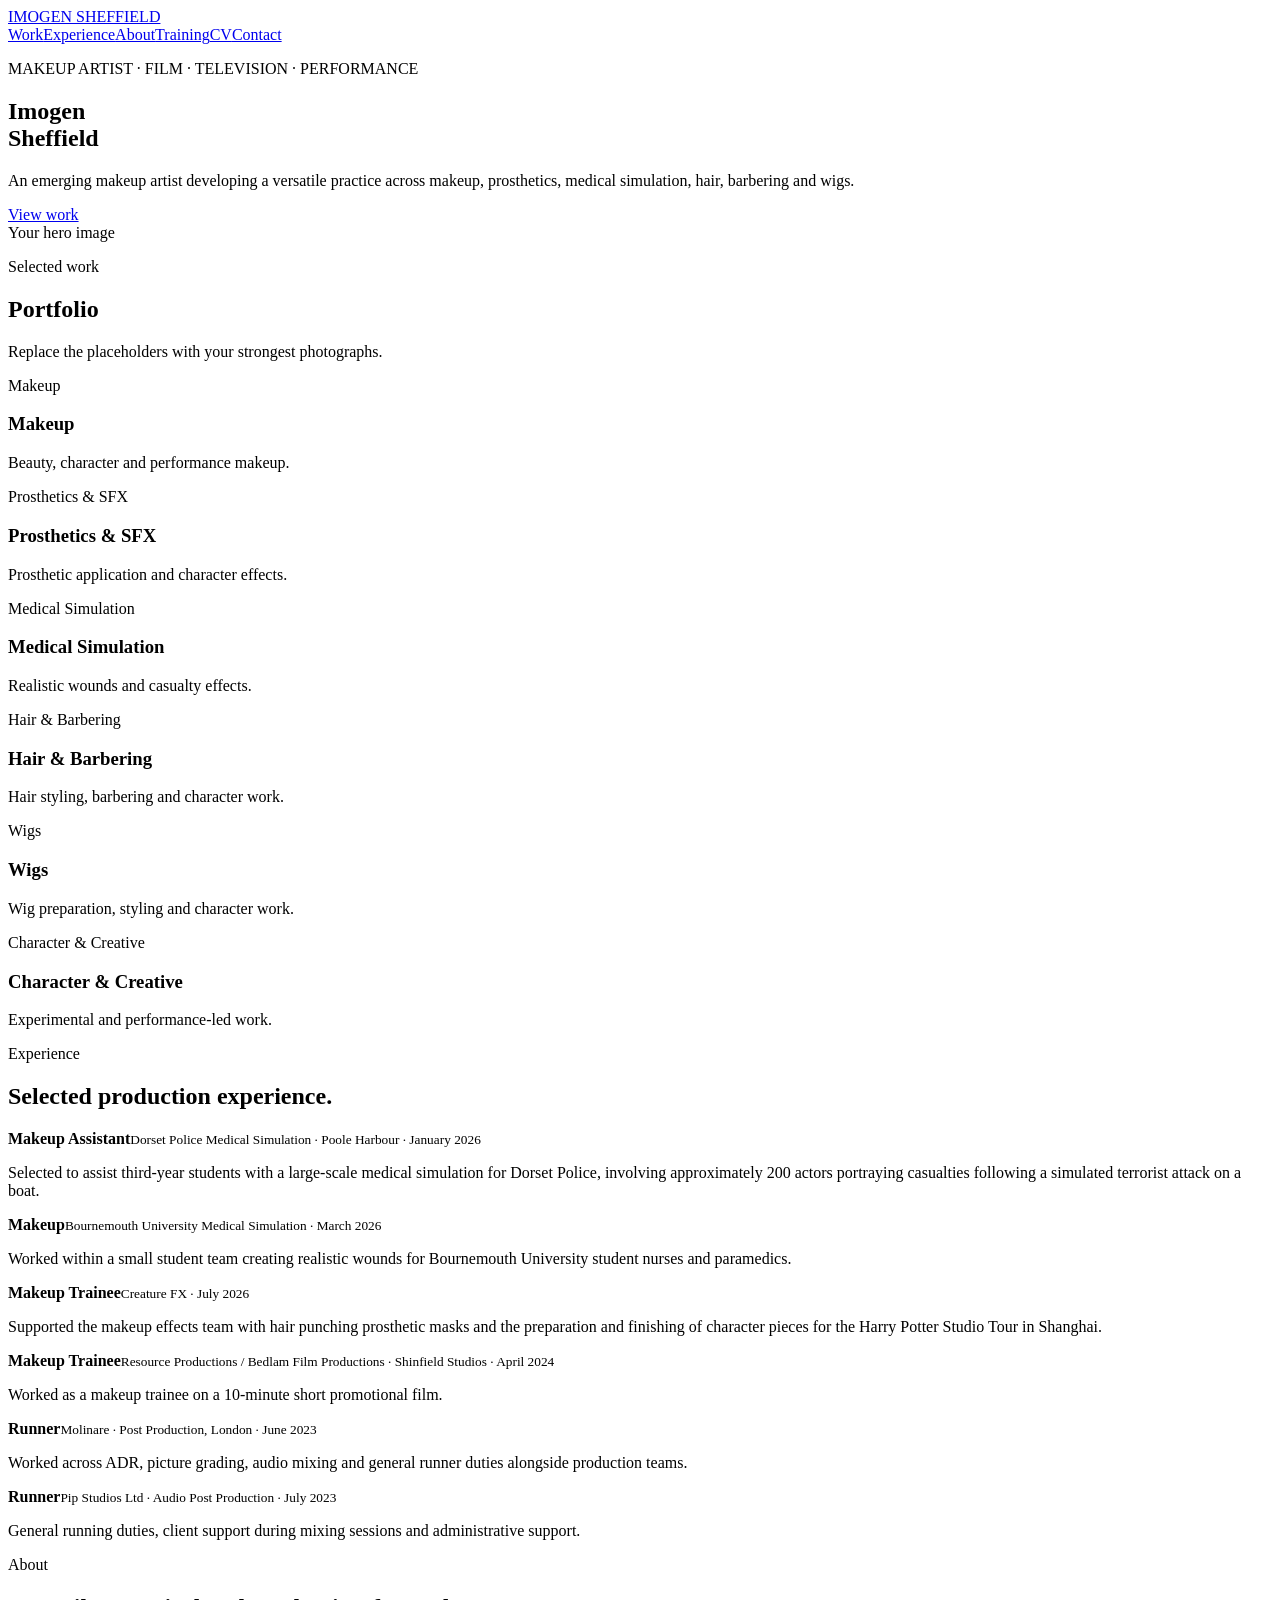
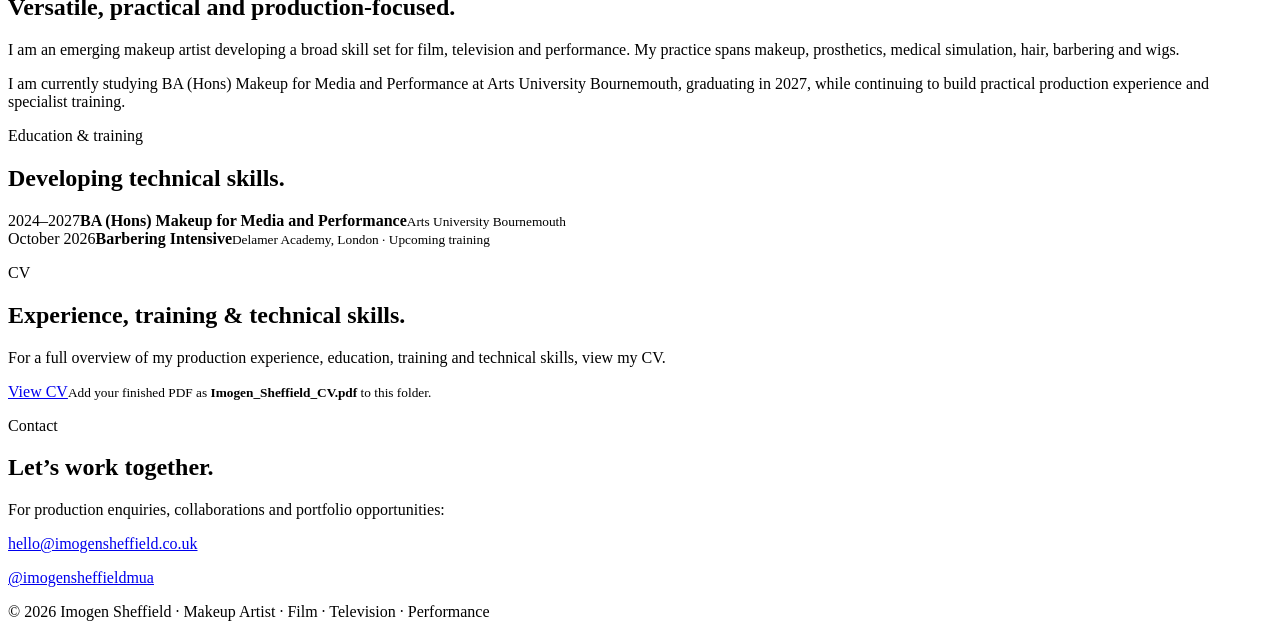
==== index.html @ 1db5716b "Rename home.html to index.html" ====
<!doctype html><html lang="en"><head><meta charset="utf-8"><meta name="viewport" content="width=device-width,initial-scale=1"><title>Imogen Sheffield | Makeup Artist</title><link rel="stylesheet" href="style.css"></head><body>
<header><a class="logo" href="#top">IMOGEN SHEFFIELD</a><nav><a href="#work">Work</a><a href="#experience">Experience</a><a href="#about">About</a><a href="#training">Training</a><a href="#cv">CV</a><a href="#contact">Contact</a></nav></header>
<main id="top">
<section class="hero"><div><p class="eyebrow">MAKEUP ARTIST · FILM · TELEVISION · PERFORMANCE</p><h1>Imogen<br>Sheffield</h1><p class="intro">An emerging makeup artist developing a versatile practice across makeup, prosthetics, medical simulation, hair, barbering and wigs.</p><a class="button" href="#work">View work</a></div><div class="placeholder heroimg">Your hero image</div></section>
<section id="work" class="section"><p class="eyebrow">Selected work</p><h2>Portfolio</h2><p>Replace the placeholders with your strongest photographs.</p><div class="grid">
<article><div class="placeholder">Makeup</div><h3>Makeup</h3><p>Beauty, character and performance makeup.</p></article>
<article><div class="placeholder">Prosthetics &amp; SFX</div><h3>Prosthetics &amp; SFX</h3><p>Prosthetic application and character effects.</p></article>
<article><div class="placeholder">Medical Simulation</div><h3>Medical Simulation</h3><p>Realistic wounds and casualty effects.</p></article>
<article><div class="placeholder">Hair &amp; Barbering</div><h3>Hair &amp; Barbering</h3><p>Hair styling, barbering and character work.</p></article>
<article><div class="placeholder">Wigs</div><h3>Wigs</h3><p>Wig preparation, styling and character work.</p></article>
<article><div class="placeholder">Character &amp; Creative</div><h3>Character &amp; Creative</h3><p>Experimental and performance-led work.</p></article></div></section>
<section id="experience" class="section alt"><p class="eyebrow">Experience</p><h2>Selected production experience.</h2><div class="experience">
<div><b>Makeup Assistant</b><small>Dorset Police Medical Simulation · Poole Harbour · January 2026</small><p>Selected to assist third-year students with a large-scale medical simulation for Dorset Police, involving approximately 200 actors portraying casualties following a simulated terrorist attack on a boat.</p></div>
<div><b>Makeup</b><small>Bournemouth University Medical Simulation · March 2026</small><p>Worked within a small student team creating realistic wounds for Bournemouth University student nurses and paramedics.</p></div>
<div><b>Makeup Trainee</b><small>Creature FX · July 2026</small><p>Supported the makeup effects team with hair punching prosthetic masks and the preparation and finishing of character pieces for the Harry Potter Studio Tour in Shanghai.</p></div>
<div><b>Makeup Trainee</b><small>Resource Productions / Bedlam Film Productions · Shinfield Studios · April 2024</small><p>Worked as a makeup trainee on a 10-minute short promotional film.</p></div>
<div><b>Runner</b><small>Molinare · Post Production, London · June 2023</small><p>Worked across ADR, picture grading, audio mixing and general runner duties alongside production teams.</p></div>
<div><b>Runner</b><small>Pip Studios Ltd · Audio Post Production · July 2023</small><p>General running duties, client support during mixing sessions and administrative support.</p></div></div></section>
<section id="about" class="section two"><div><p class="eyebrow">About</p><h2>Versatile, practical and production-focused.</h2></div><div><p>I am an emerging makeup artist developing a broad skill set for film, television and performance. My practice spans makeup, prosthetics, medical simulation, hair, barbering and wigs.</p><p>I am currently studying BA (Hons) Makeup for Media and Performance at Arts University Bournemouth, graduating in 2027, while continuing to build practical production experience and specialist training.</p></div></section>
<section id="training" class="section alt"><p class="eyebrow">Education &amp; training</p><h2>Developing technical skills.</h2><div class="training"><div><span>2024–2027</span><b>BA (Hons) Makeup for Media and Performance</b><small>Arts University Bournemouth</small></div><div><span>October 2026</span><b>Barbering Intensive</b><small>Delamer Academy, London · Upcoming training</small></div></div></section>
<section id="cv" class="cv"><p class="eyebrow">CV</p><h2>Experience, training &amp; technical skills.</h2><p>For a full overview of my production experience, education, training and technical skills, view my CV.</p><a class="button light" href="Imogen_Sheffield_CV.pdf" target="_blank">View CV</a><small>Add your finished PDF as <b>Imogen_Sheffield_CV.pdf</b> to this folder.</small></section>
<section id="contact" class="section two"><div><p class="eyebrow">Contact</p><h2>Let’s work together.</h2></div><div><p>For production enquiries, collaborations and portfolio opportunities:</p><p><a href="mailto:hello@imogensheffield.co.uk">hello@imogensheffield.co.uk</a></p><p><a href="https://www.instagram.com/imogensheffieldmua/" target="_blank">@imogensheffieldmua</a></p></div></section>
</main><footer>© 2026 Imogen Sheffield · Makeup Artist · Film · Television · Performance</footer></body></html>
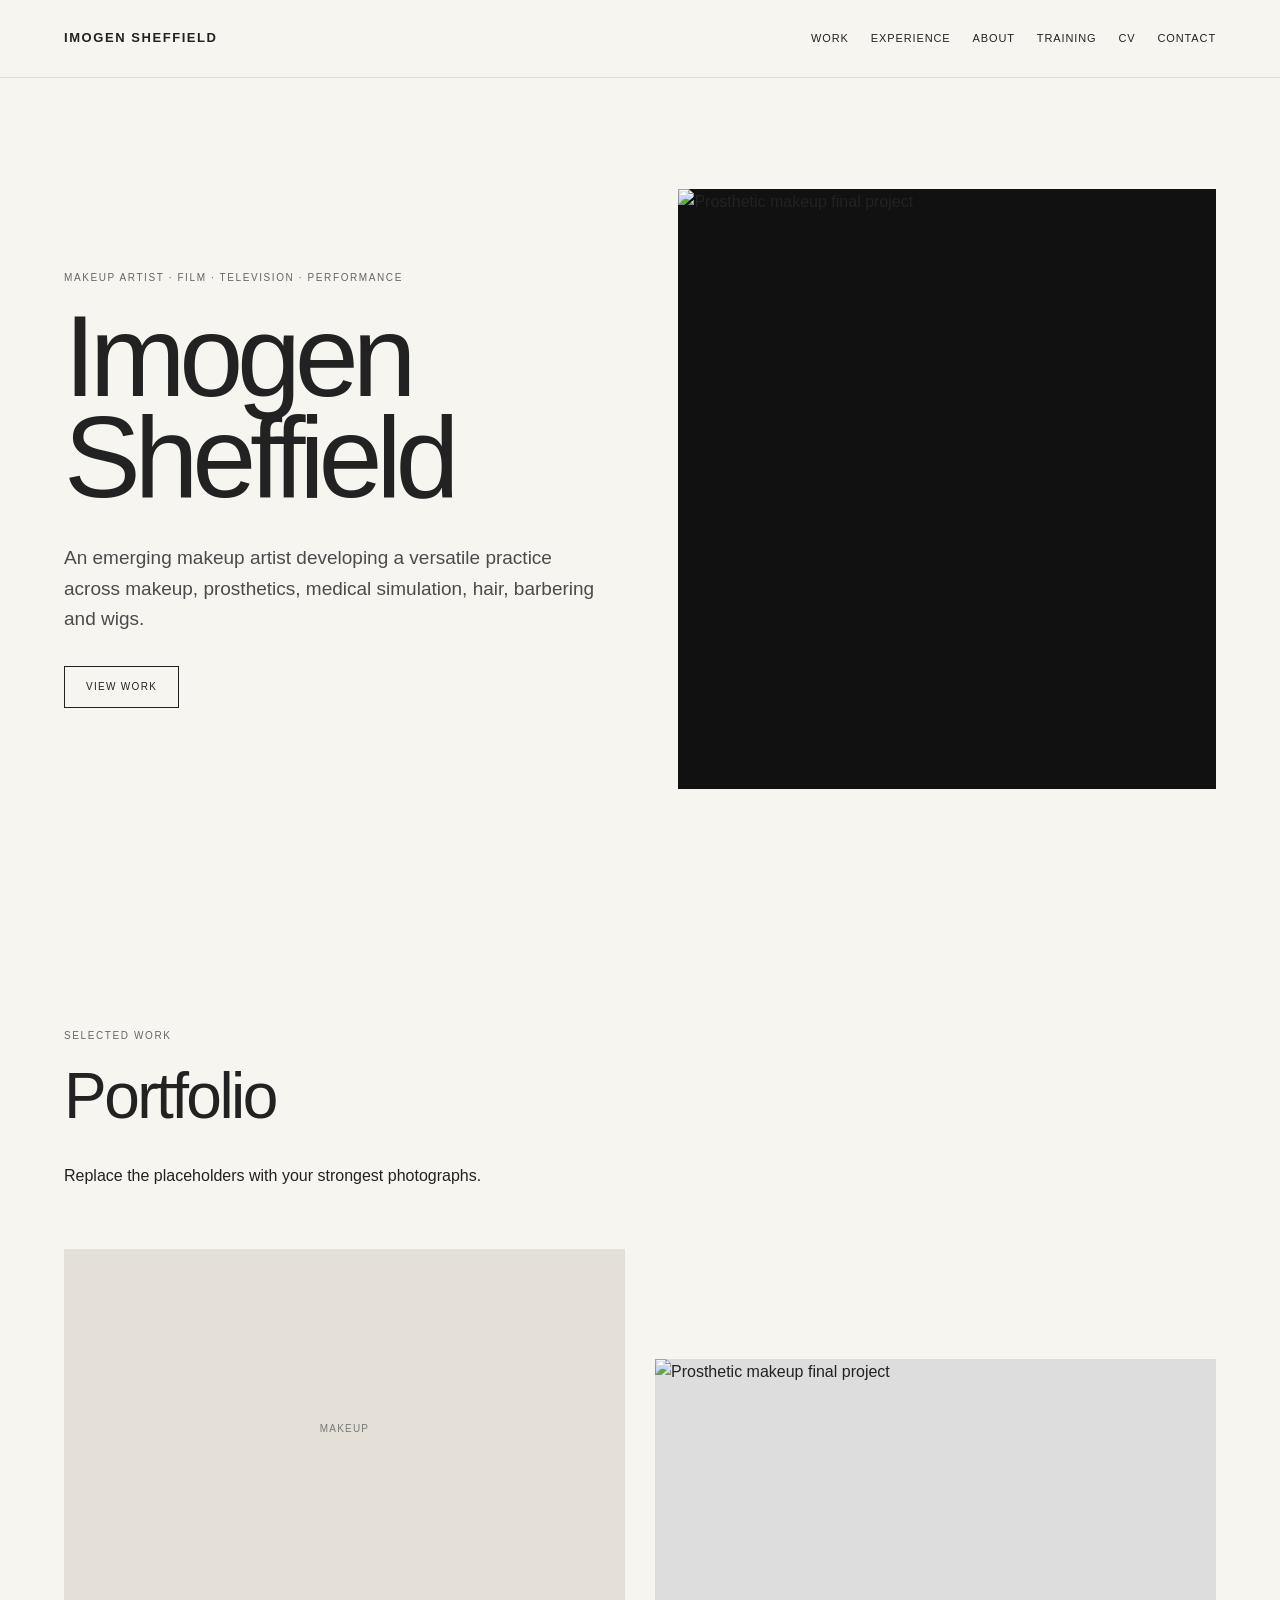
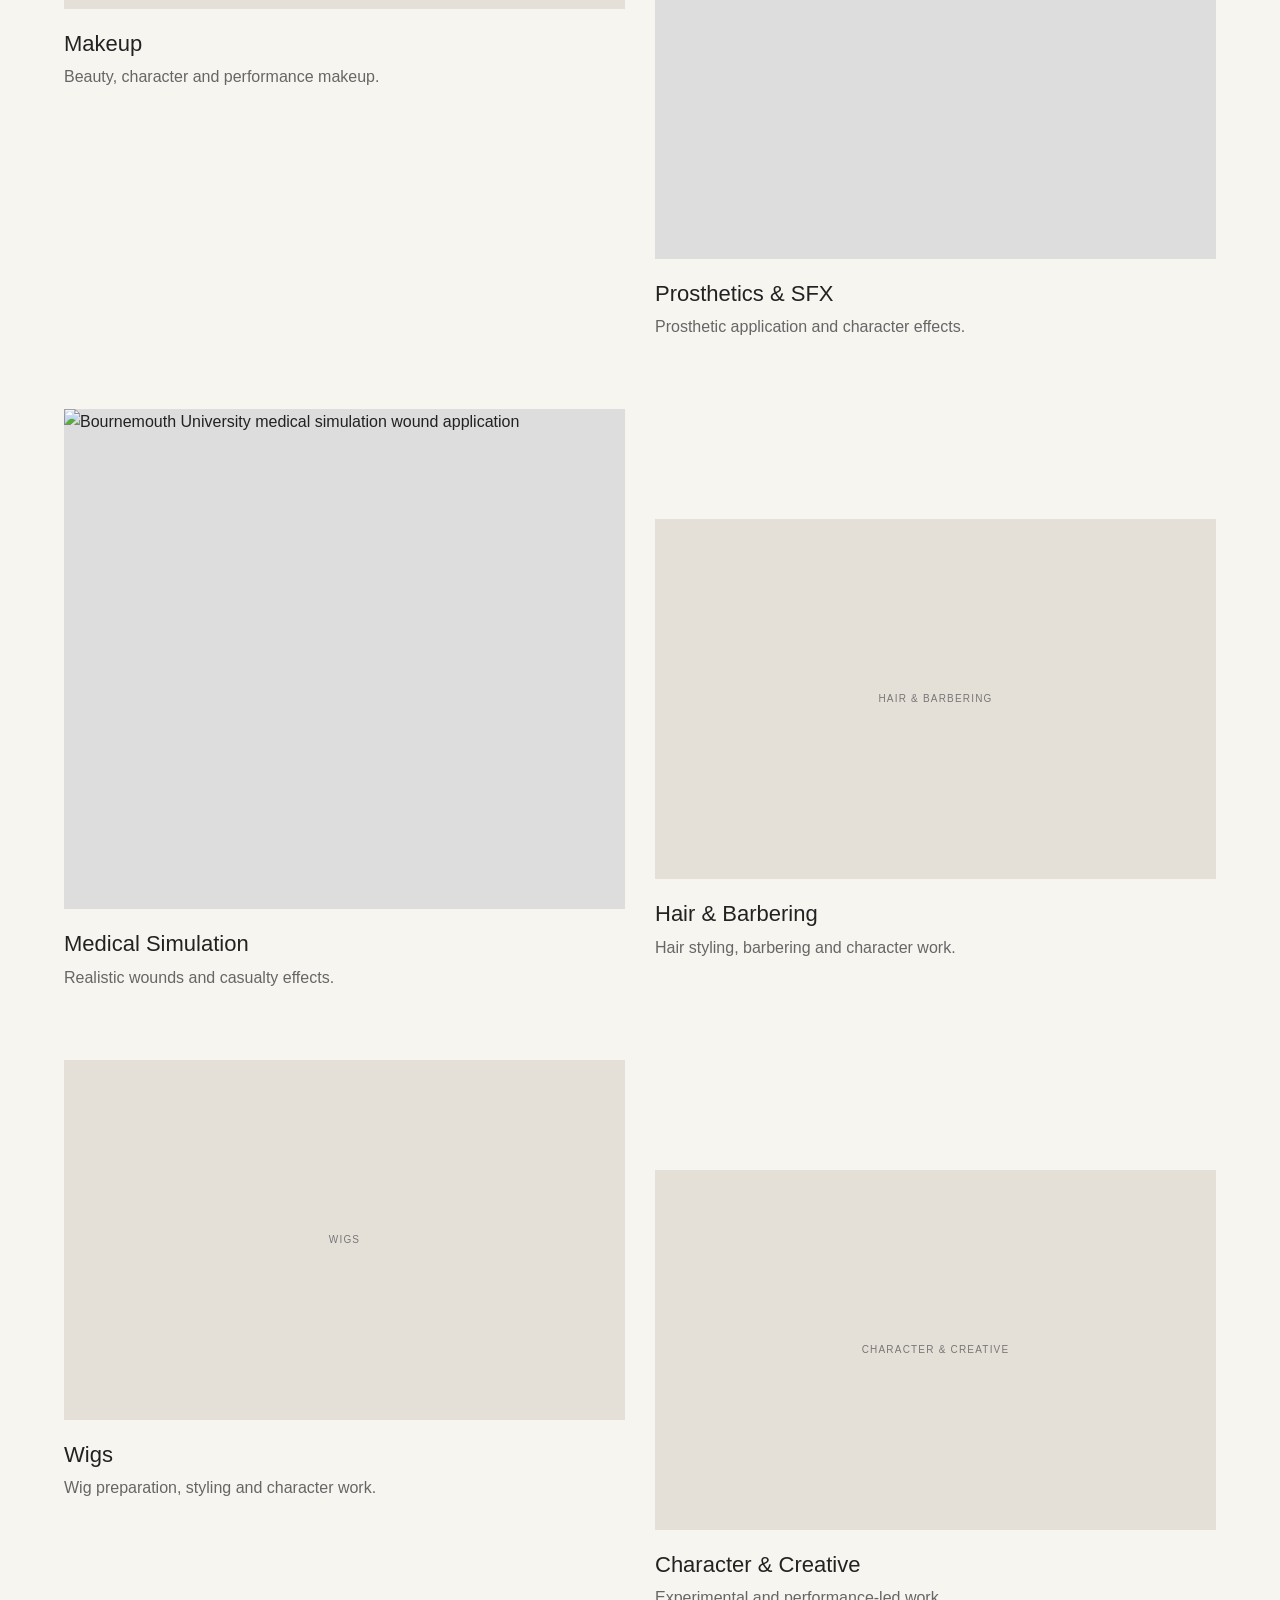
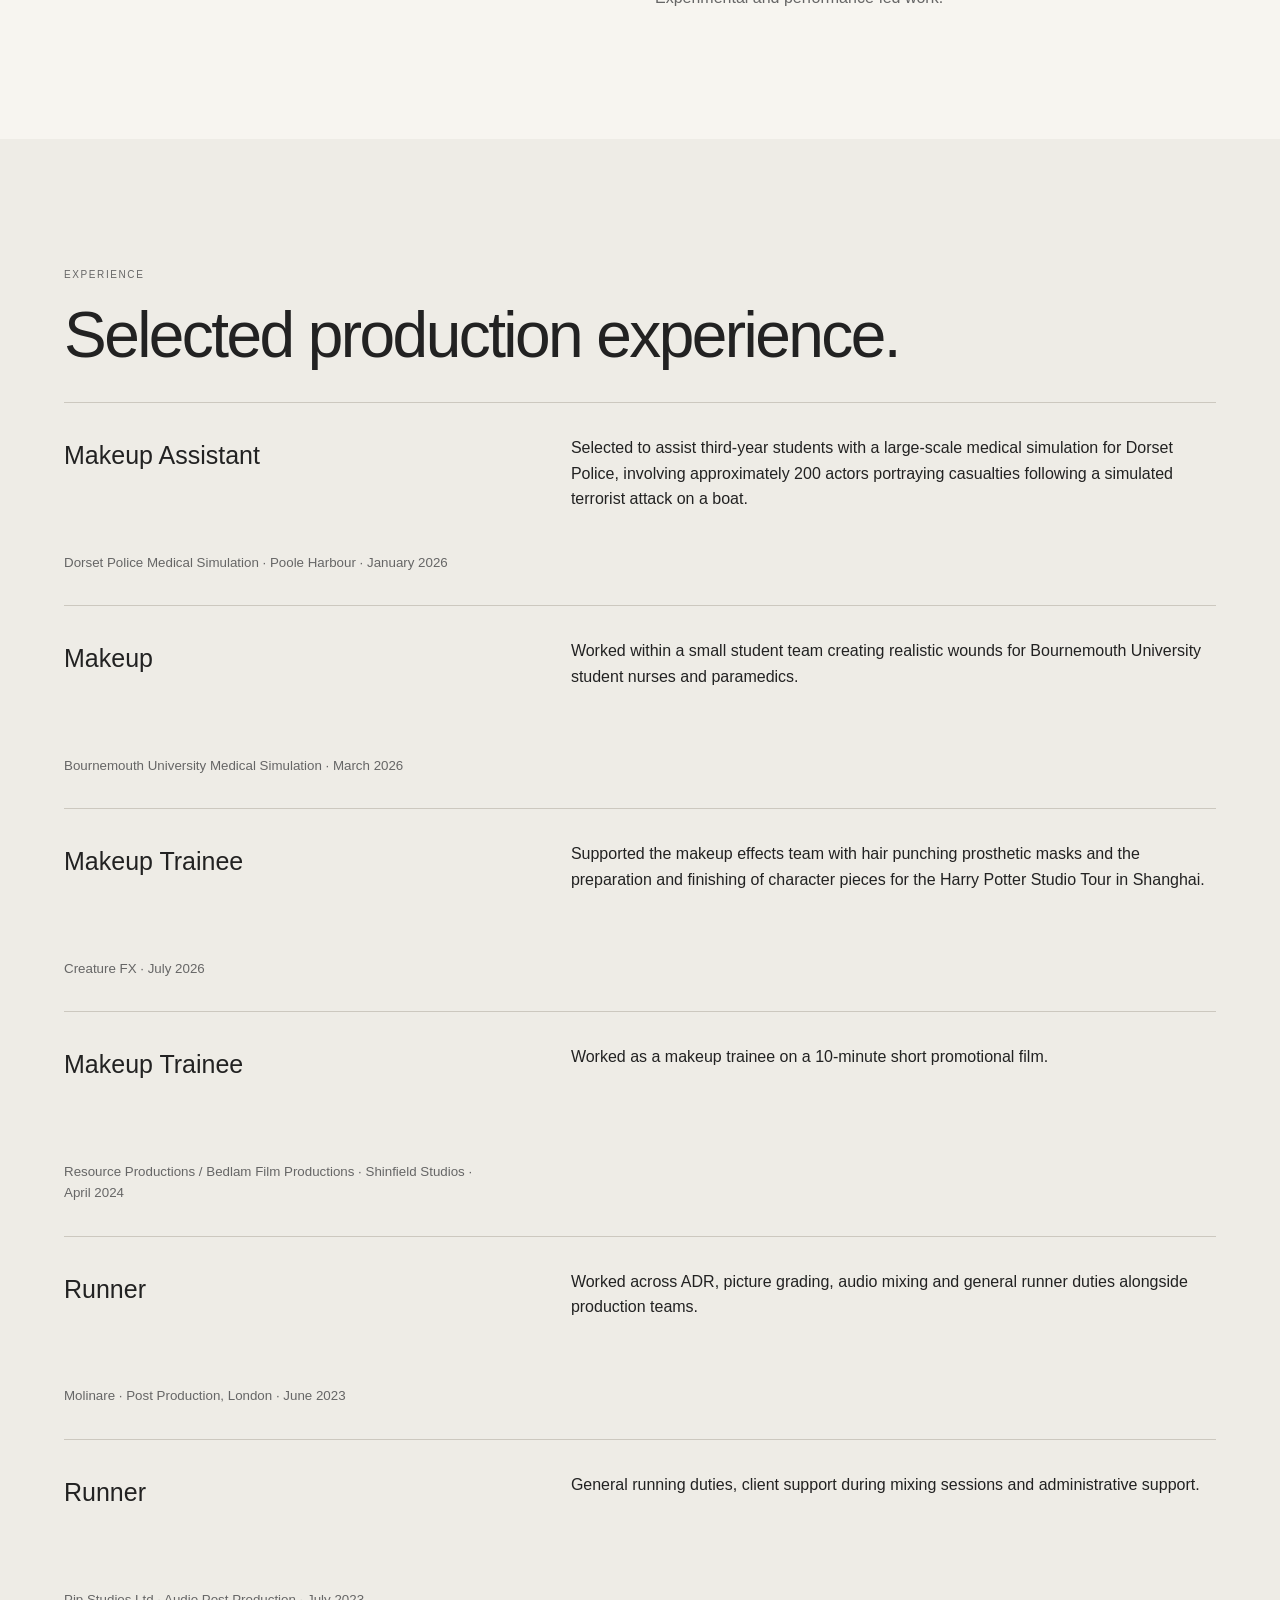
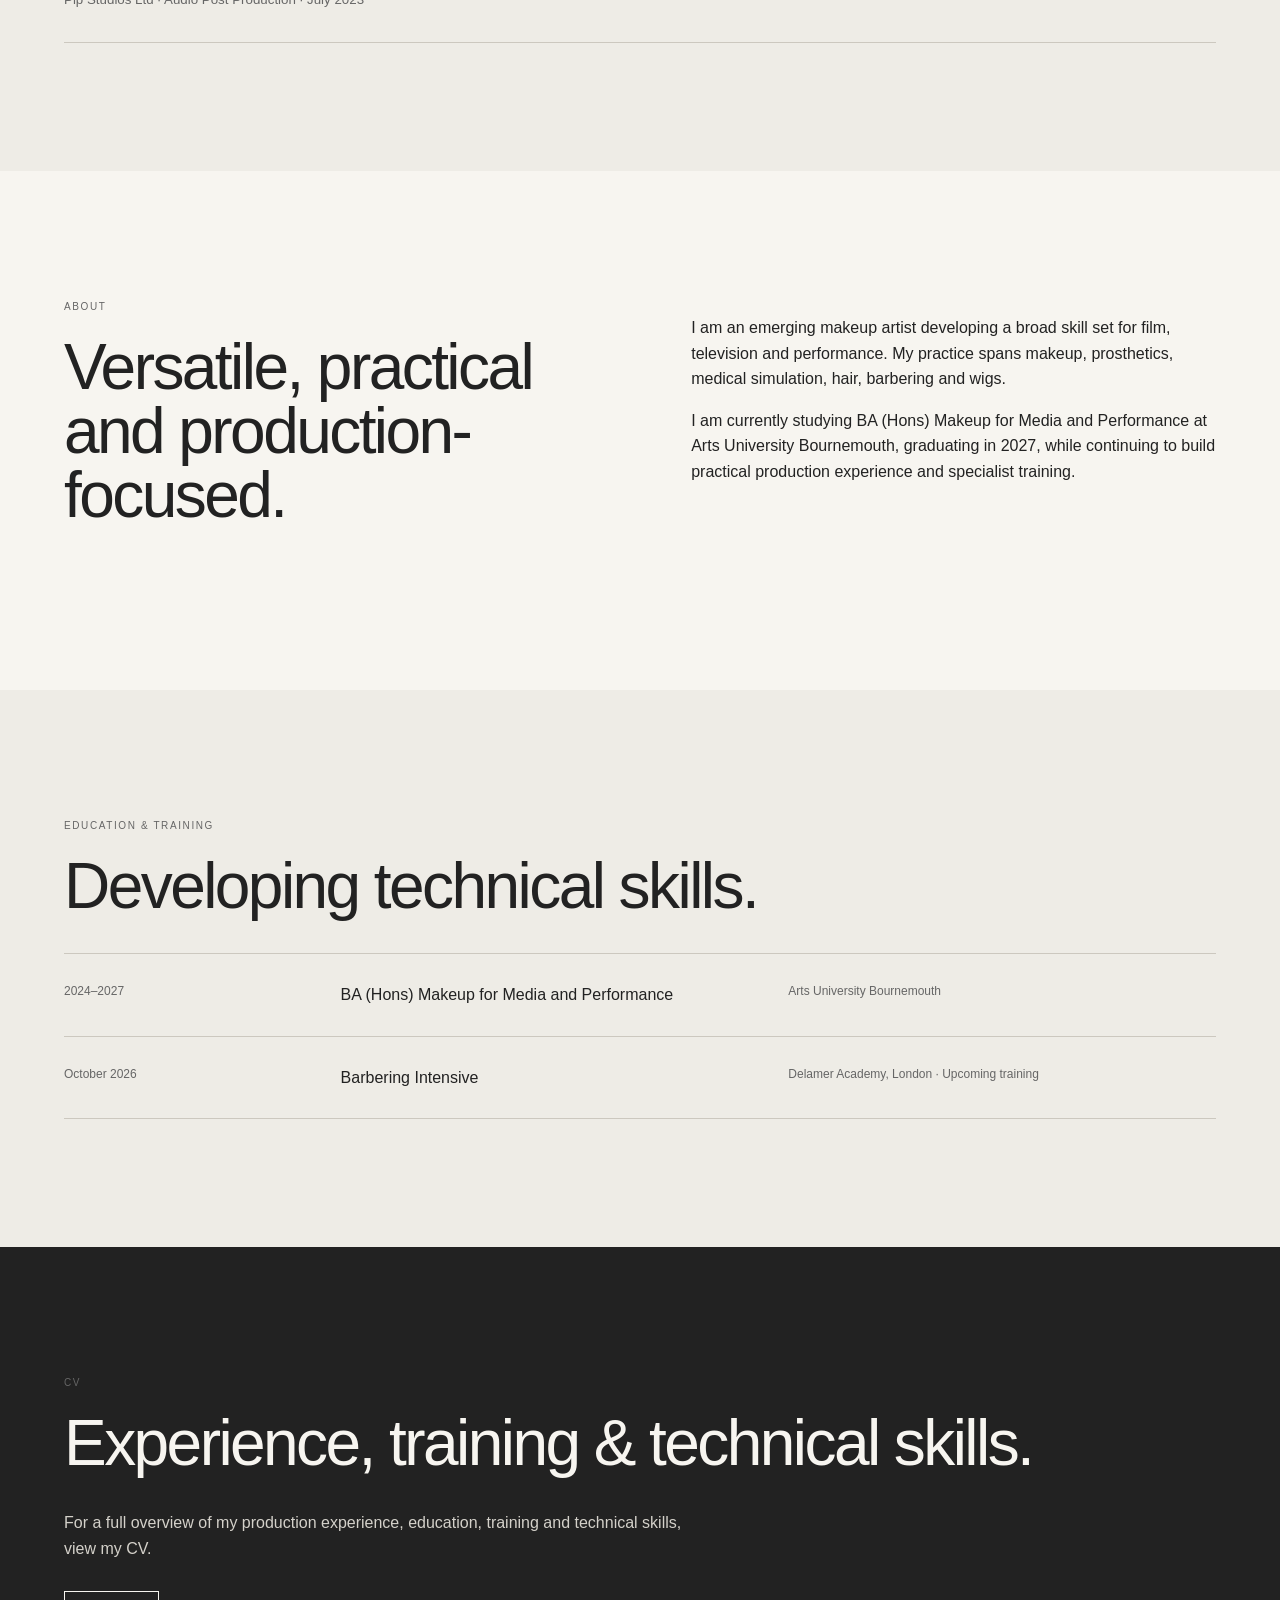
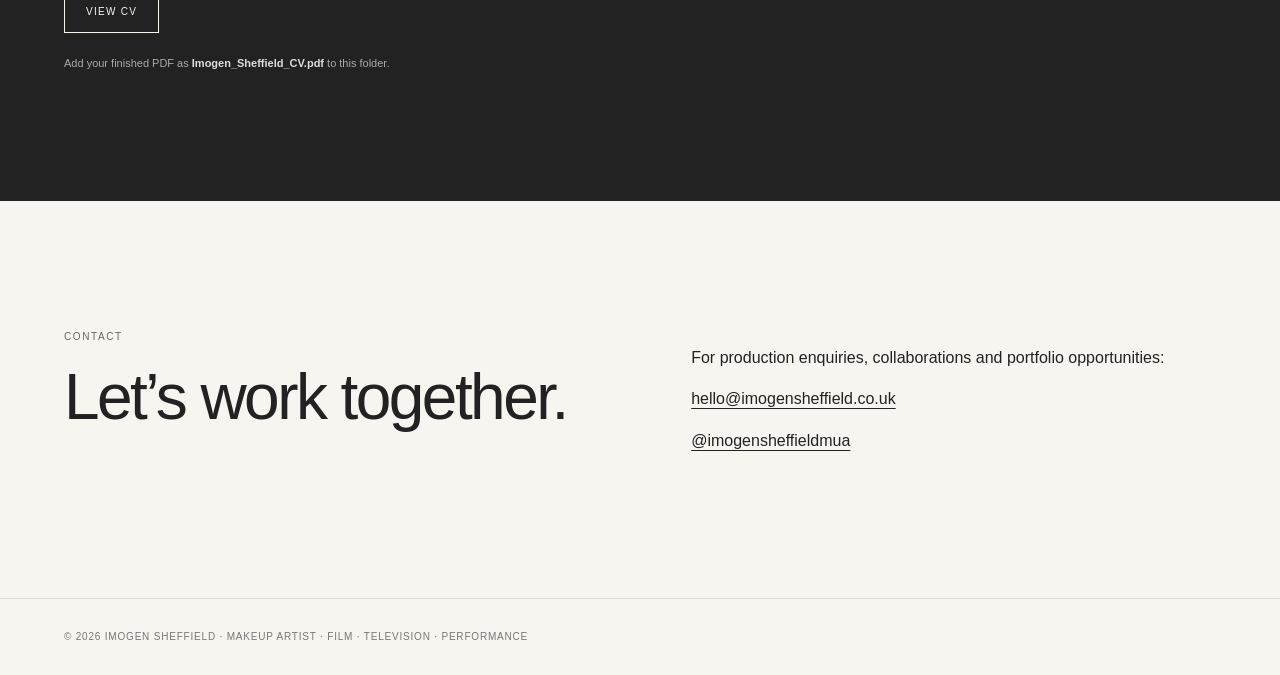
==== commit e56affed: "Updated" ====
--- a/index.html
+++ b/index.html
@@ -1,11 +1,11 @@
 <!doctype html><html lang="en"><head><meta charset="utf-8"><meta name="viewport" content="width=device-width,initial-scale=1"><title>Imogen Sheffield | Makeup Artist</title><link rel="stylesheet" href="style.css"></head><body>
 <header><a class="logo" href="#top">IMOGEN SHEFFIELD</a><nav><a href="#work">Work</a><a href="#experience">Experience</a><a href="#about">About</a><a href="#training">Training</a><a href="#cv">CV</a><a href="#contact">Contact</a></nav></header>
 <main id="top">
-<section class="hero"><div><p class="eyebrow">MAKEUP ARTIST · FILM · TELEVISION · PERFORMANCE</p><h1>Imogen<br>Sheffield</h1><p class="intro">An emerging makeup artist developing a versatile practice across makeup, prosthetics, medical simulation, hair, barbering and wigs.</p><a class="button" href="#work">View work</a></div><div class="placeholder heroimg">Your hero image</div></section>
+<section class="hero"><div><p class="eyebrow">MAKEUP ARTIST · FILM · TELEVISION · PERFORMANCE</p><h1>Imogen<br>Sheffield</h1><p class="intro">An emerging makeup artist developing a versatile practice across makeup, prosthetics, medical simulation, hair, barbering and wigs.</p><a class="button" href="#work">View work</a></div><div class="hero-photo"><img src="images/prosthetics-final-project.jpg" alt="Prosthetic makeup final project"></div></section>
 <section id="work" class="section"><p class="eyebrow">Selected work</p><h2>Portfolio</h2><p>Replace the placeholders with your strongest photographs.</p><div class="grid">
 <article><div class="placeholder">Makeup</div><h3>Makeup</h3><p>Beauty, character and performance makeup.</p></article>
-<article><div class="placeholder">Prosthetics &amp; SFX</div><h3>Prosthetics &amp; SFX</h3><p>Prosthetic application and character effects.</p></article>
-<article><div class="placeholder">Medical Simulation</div><h3>Medical Simulation</h3><p>Realistic wounds and casualty effects.</p></article>
+<article><div class="image-wrap"><img src="images/prosthetics-final-project.jpg" alt="Prosthetic makeup final project"></div><h3>Prosthetics &amp; SFX</h3><p>Prosthetic application and character effects.</p></article>
+<article><div class="image-wrap"><img src="images/medical-simulation-bu.jpg" alt="Bournemouth University medical simulation wound application"></div><h3>Medical Simulation</h3><p>Realistic wounds and casualty effects.</p></article>
 <article><div class="placeholder">Hair &amp; Barbering</div><h3>Hair &amp; Barbering</h3><p>Hair styling, barbering and character work.</p></article>
 <article><div class="placeholder">Wigs</div><h3>Wigs</h3><p>Wig preparation, styling and character work.</p></article>
 <article><div class="placeholder">Character &amp; Creative</div><h3>Character &amp; Creative</h3><p>Experimental and performance-led work.</p></article></div></section>
@@ -20,4 +20,4 @@
 <section id="training" class="section alt"><p class="eyebrow">Education &amp; training</p><h2>Developing technical skills.</h2><div class="training"><div><span>2024–2027</span><b>BA (Hons) Makeup for Media and Performance</b><small>Arts University Bournemouth</small></div><div><span>October 2026</span><b>Barbering Intensive</b><small>Delamer Academy, London · Upcoming training</small></div></div></section>
 <section id="cv" class="cv"><p class="eyebrow">CV</p><h2>Experience, training &amp; technical skills.</h2><p>For a full overview of my production experience, education, training and technical skills, view my CV.</p><a class="button light" href="Imogen_Sheffield_CV.pdf" target="_blank">View CV</a><small>Add your finished PDF as <b>Imogen_Sheffield_CV.pdf</b> to this folder.</small></section>
 <section id="contact" class="section two"><div><p class="eyebrow">Contact</p><h2>Let’s work together.</h2></div><div><p>For production enquiries, collaborations and portfolio opportunities:</p><p><a href="mailto:hello@imogensheffield.co.uk">hello@imogensheffield.co.uk</a></p><p><a href="https://www.instagram.com/imogensheffieldmua/" target="_blank">@imogensheffieldmua</a></p></div></section>
-</main><footer>© 2026 Imogen Sheffield · Makeup Artist · Film · Television · Performance</footer></body></html>
+</main><footer>© 2026 Imogen Sheffield · Makeup Artist · Film · Television · Performance</footer></body></html>
--- a/style.css
+++ b/style.css
@@ -0,0 +1,2 @@
+*{box-sizing:border-box}html{scroll-behavior:smooth}body{margin:0;background:#f7f5f0;color:#222;font:16px/1.6 Arial,sans-serif}a{color:inherit;text-decoration:none}header{height:78px;padding:0 5vw;display:flex;align-items:center;justify-content:space-between;border-bottom:1px solid #dedbd4;position:sticky;top:0;background:#f7f5f0;z-index:5}.logo{font-size:13px;font-weight:bold;letter-spacing:.12em}nav{display:flex;gap:22px;font-size:11px;text-transform:uppercase;letter-spacing:.08em}.hero{min-height:calc(100vh - 78px);padding:8vw 5vw;display:grid;grid-template-columns:1fr 1fr;gap:6vw;align-items:center}.eyebrow{font-size:10px;letter-spacing:.16em;text-transform:uppercase;color:#666;margin:0 0 20px}h1{font-size:clamp(60px,9vw,135px);line-height:.88;letter-spacing:-.055em;font-weight:500;margin:0 0 35px}.intro{font-size:19px;max-width:560px;color:#4b4b4b;margin-bottom:32px}.button{display:inline-block;border:1px solid #222;padding:12px 21px;text-transform:uppercase;font-size:10px;letter-spacing:.13em}.button:hover{background:#222;color:#fff}.placeholder{background:#e4e0d7;min-height:360px;display:flex;align-items:center;justify-content:center;color:#777;font-size:10px;letter-spacing:.12em;text-transform:uppercase}.heroimg{min-height:600px}.section{padding:10vw 5vw}.alt{background:#eeece6}h2{font-size:clamp(40px,5vw,72px);line-height:1;letter-spacing:-.04em;font-weight:500;margin:0 0 35px}.grid{display:grid;grid-template-columns:repeat(2,1fr);gap:70px 30px;margin-top:60px}.grid article:nth-child(even){margin-top:110px}.grid h3{font-size:22px;font-weight:500;margin:17px 0 3px}.grid p{margin:0;color:#666}.experience{border-top:1px solid #ccc8bf}.experience>div{display:grid;grid-template-columns:1fr 1.5fr;gap:6vw;padding:32px 0;border-bottom:1px solid #ccc8bf}.experience b{font-size:25px;font-weight:500}.experience small{grid-column:1;color:#666}.experience p{grid-column:2;grid-row:1/3;margin:0}.two{display:grid;grid-template-columns:1fr 1fr;gap:8vw}.training{border-top:1px solid #ccc8bf}.training div{display:grid;grid-template-columns:.6fr 1fr 1fr;gap:20px;padding:28px 0;border-bottom:1px solid #ccc8bf}.training span,.training small{color:#666;font-size:12px}.training b{font-weight:500}.cv{padding:10vw 5vw;background:#222;color:#f7f5f0}.cv>p:not(.eyebrow){max-width:620px;color:#d4d1ca;margin-bottom:30px}.light{border-color:#f7f5f0;color:#f7f5f0}.cv small{display:block;color:#aaa;margin-top:22px;font-size:11px}.cv small b{color:#ddd}.two a{text-decoration:underline;text-underline-offset:4px}footer{padding:30px 5vw;border-top:1px solid #dedbd4;color:#777;font-size:10px;letter-spacing:.08em;text-transform:uppercase}@media(max-width:800px){header{height:auto;padding:20px 5vw;align-items:flex-start;gap:15px}nav{gap:10px;flex-wrap:wrap;justify-content:flex-end}.hero,.two{grid-template-columns:1fr}.hero{padding-top:15vw}.heroimg{min-height:420px}.grid{grid-template-columns:1fr}.grid article:nth-child(even){margin-top:0}.experience>div{grid-template-columns:1fr;gap:5px}.experience small,.experience p{grid-column:auto;grid-row:auto}.section{padding:18vw 5vw}.training div{grid-template-columns:1fr}}
+.hero-photo{min-height:600px;background:#111;overflow:hidden}.hero-photo img{width:100%;height:600px;object-fit:cover;object-position:center top;display:block}.image-wrap{height:500px;background:#ddd;overflow:hidden}.image-wrap img{width:100%;height:100%;object-fit:cover;display:block}.grid article:first-child .image-wrap img{object-position:center 30%}.grid article:nth-child(2) .image-wrap img{object-position:center 45%}@media(max-width:800px){.hero-photo,.hero-photo img{height:420px;min-height:420px}.image-wrap{height:420px}}
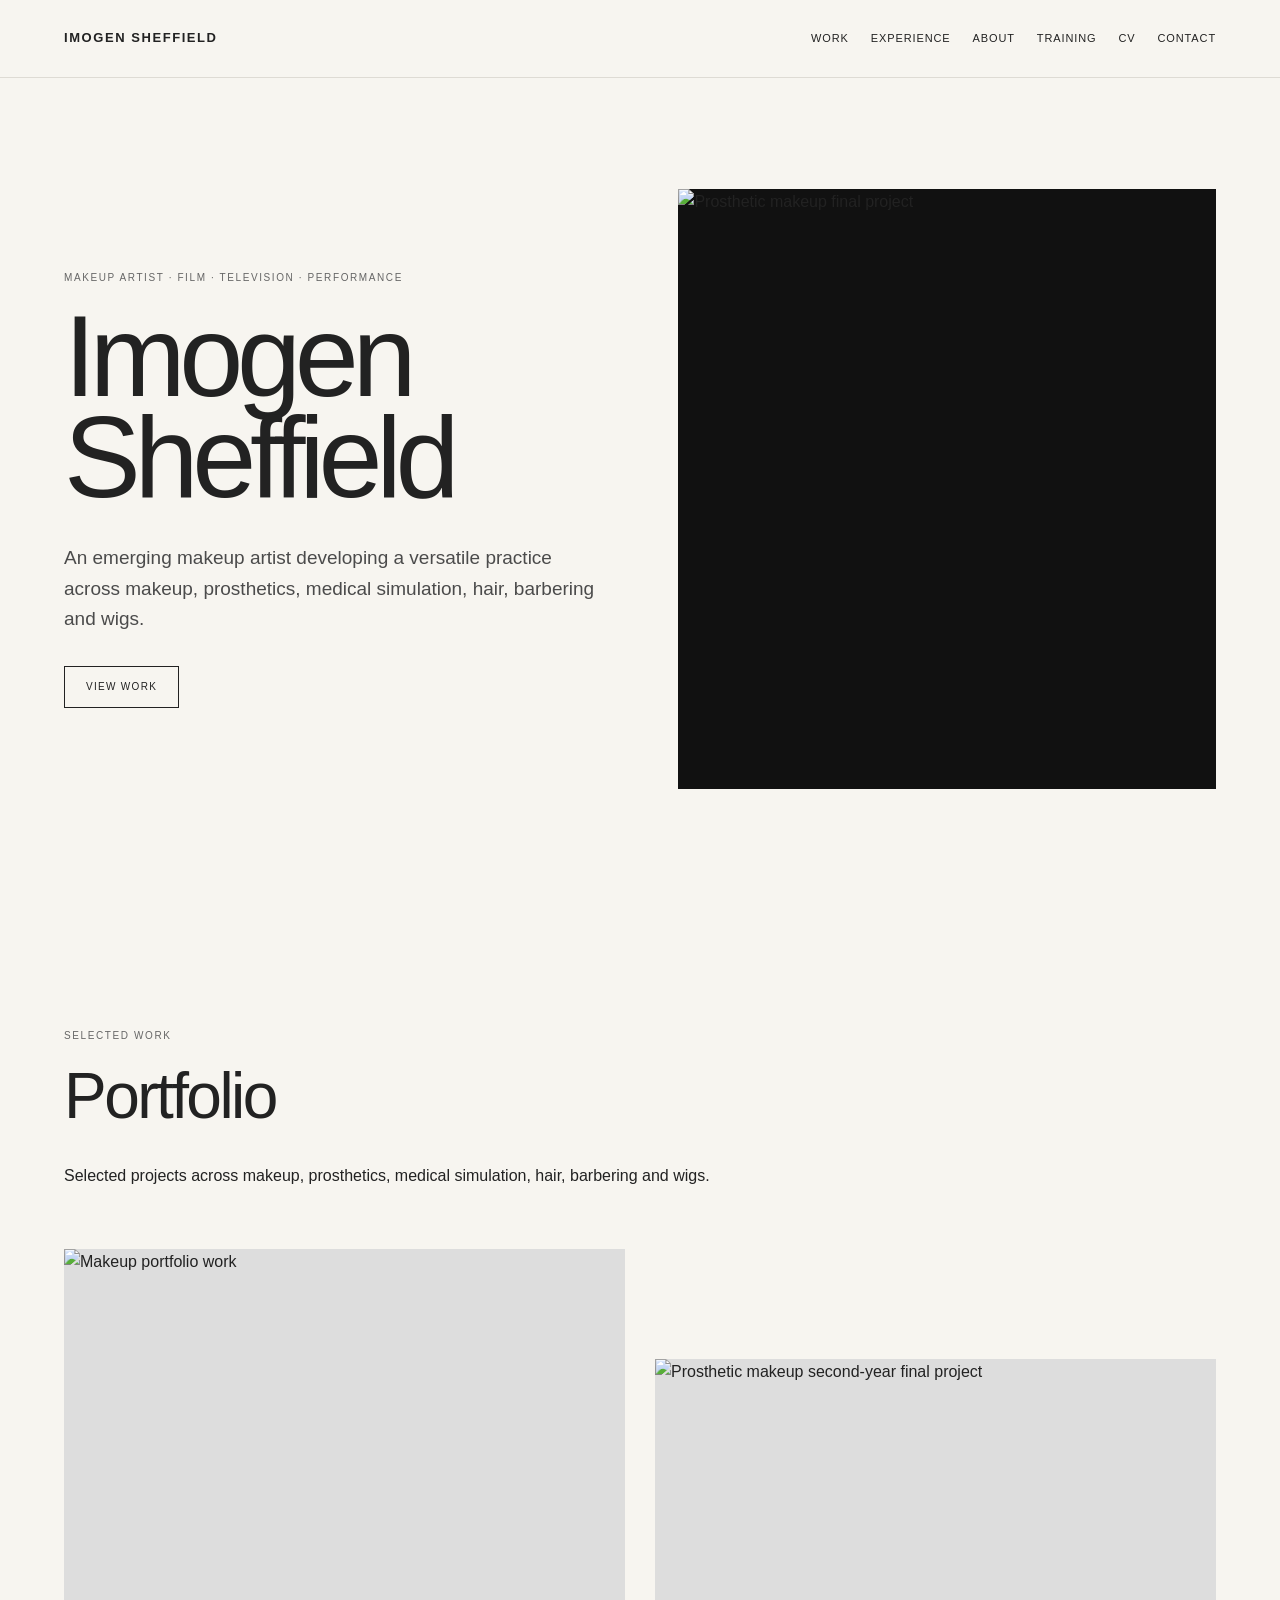
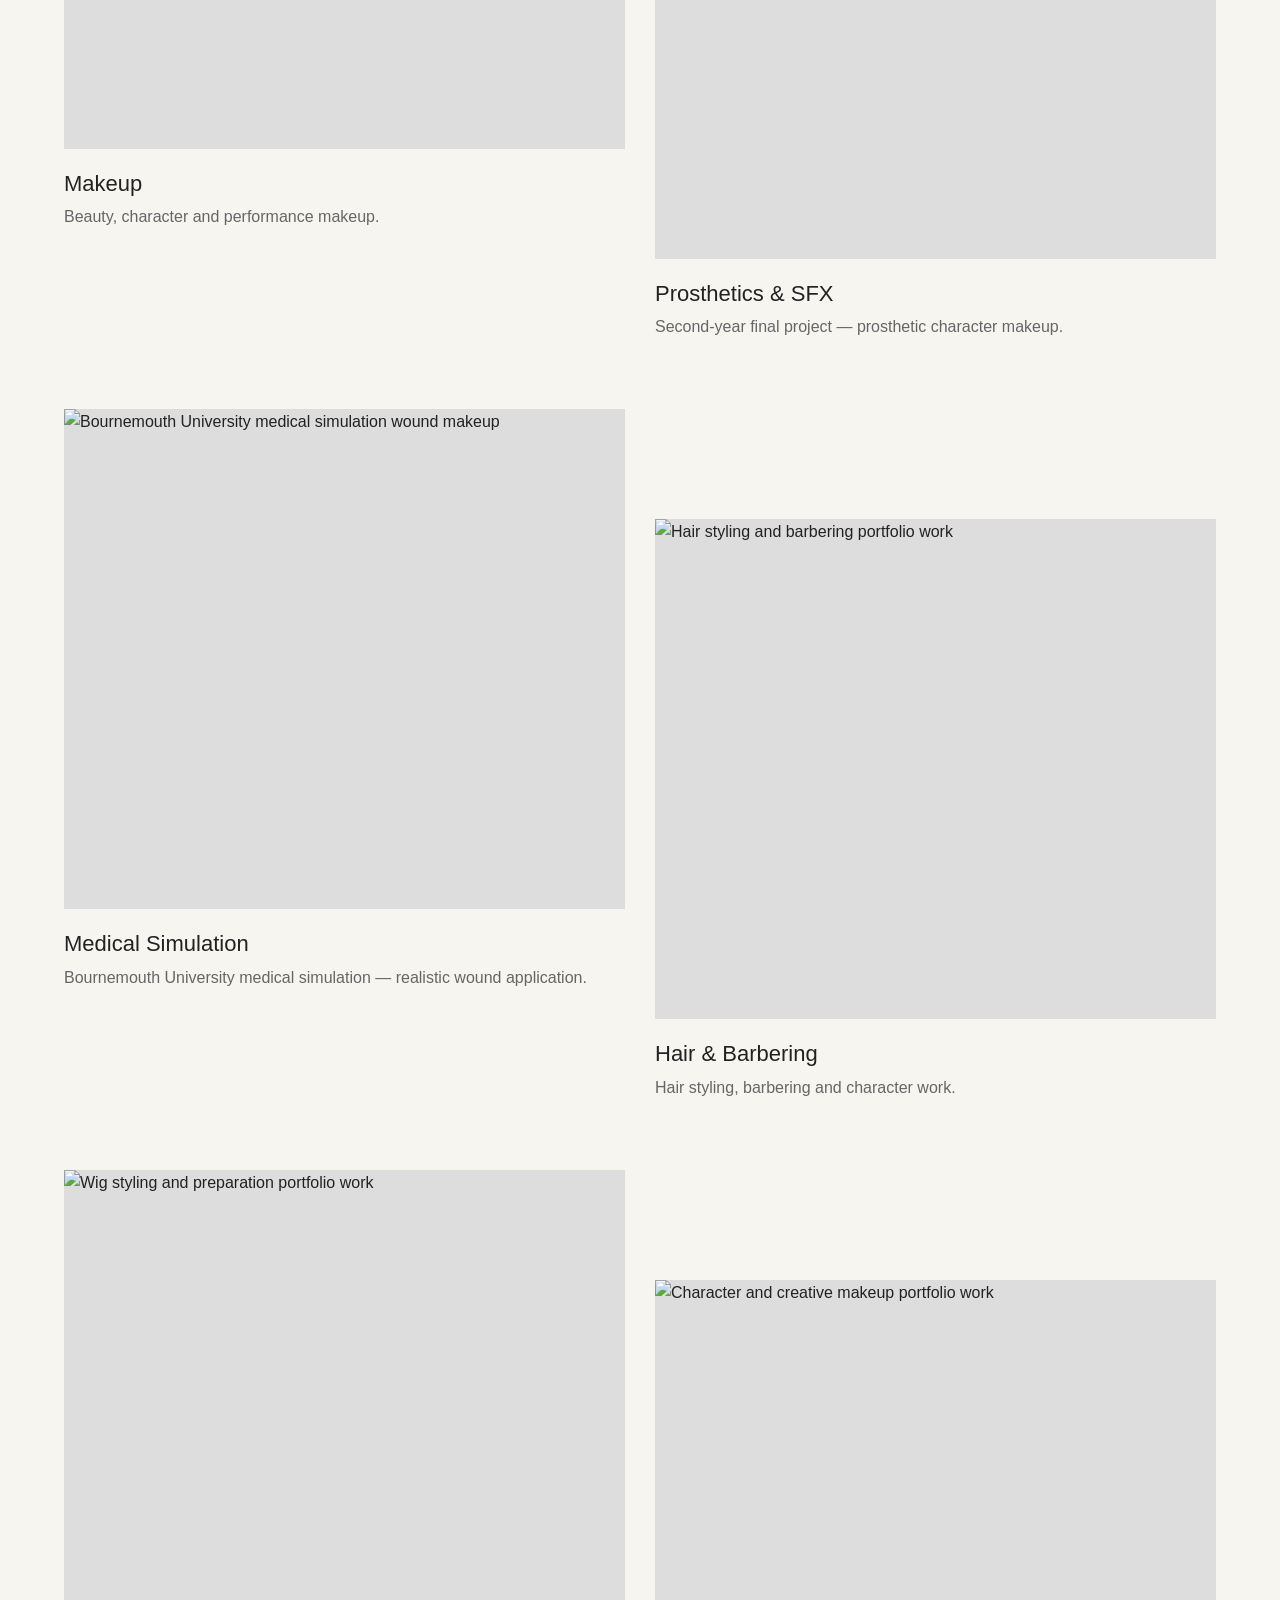
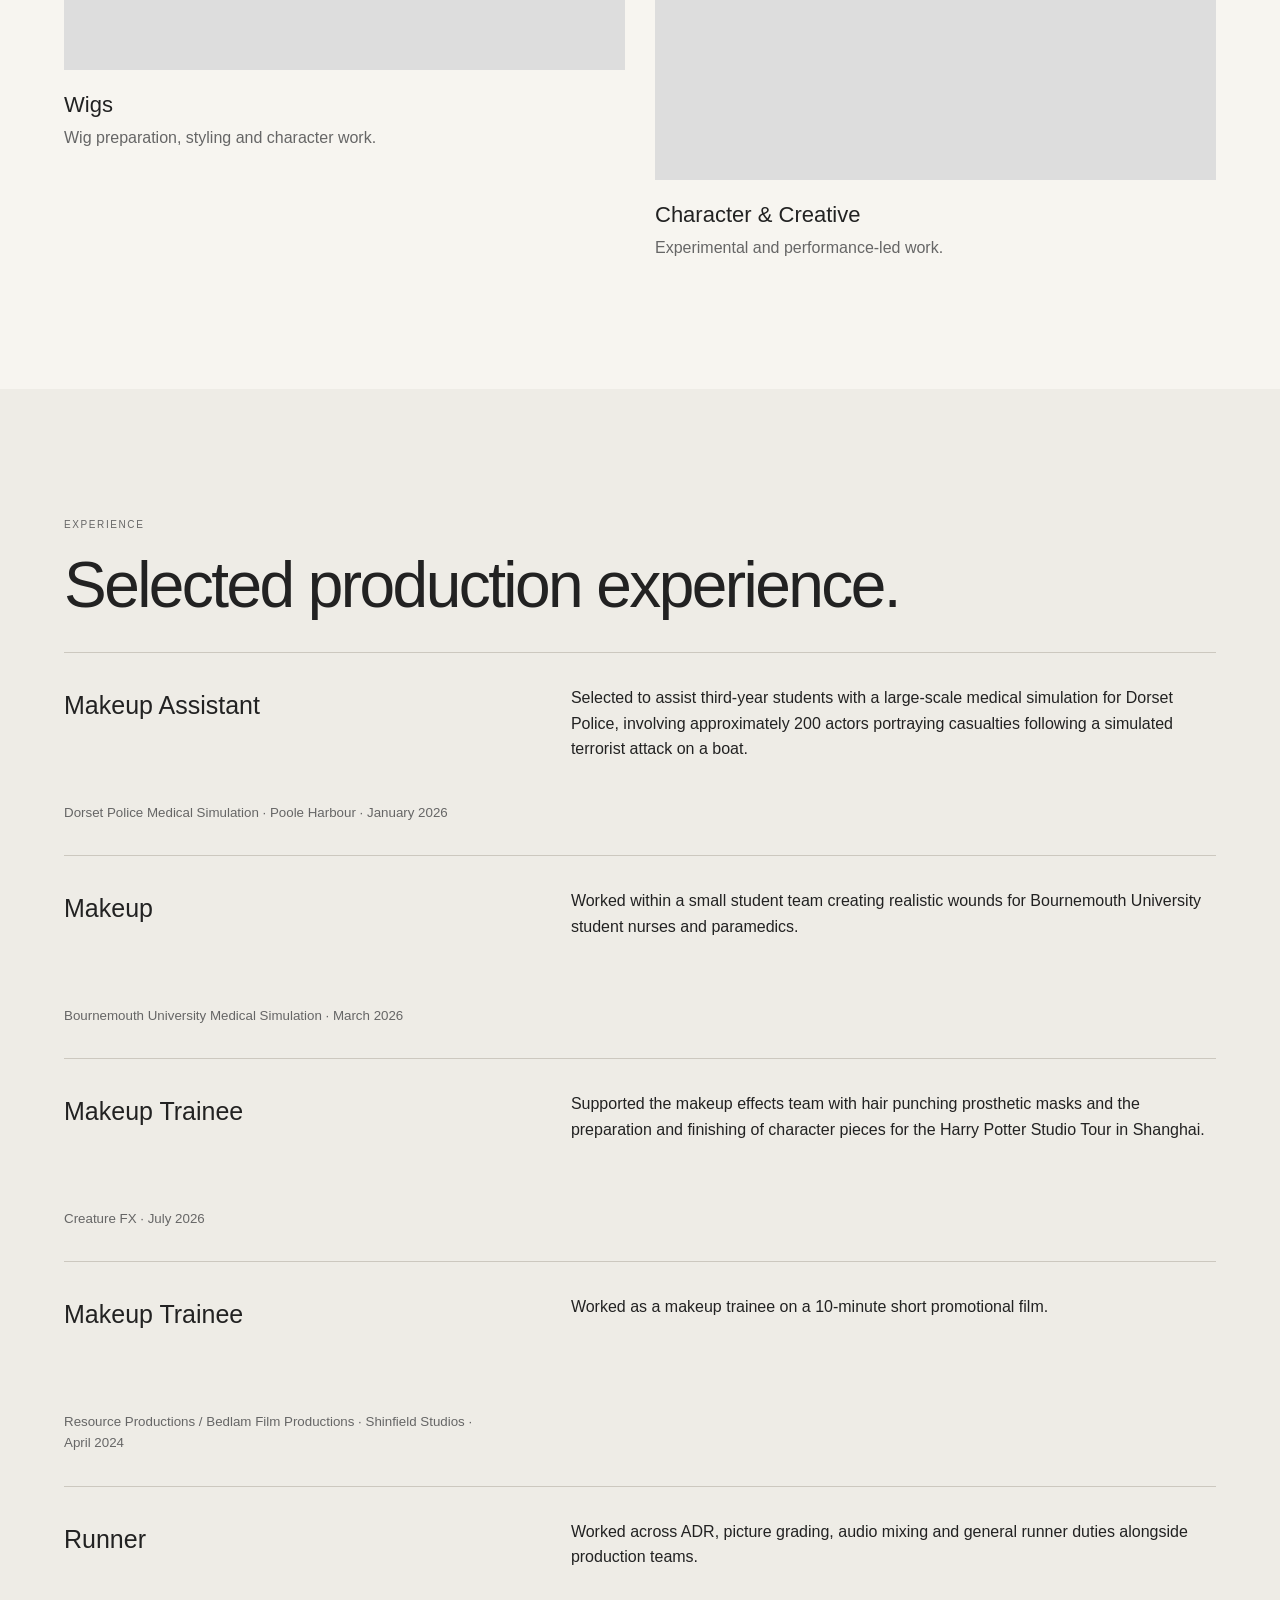
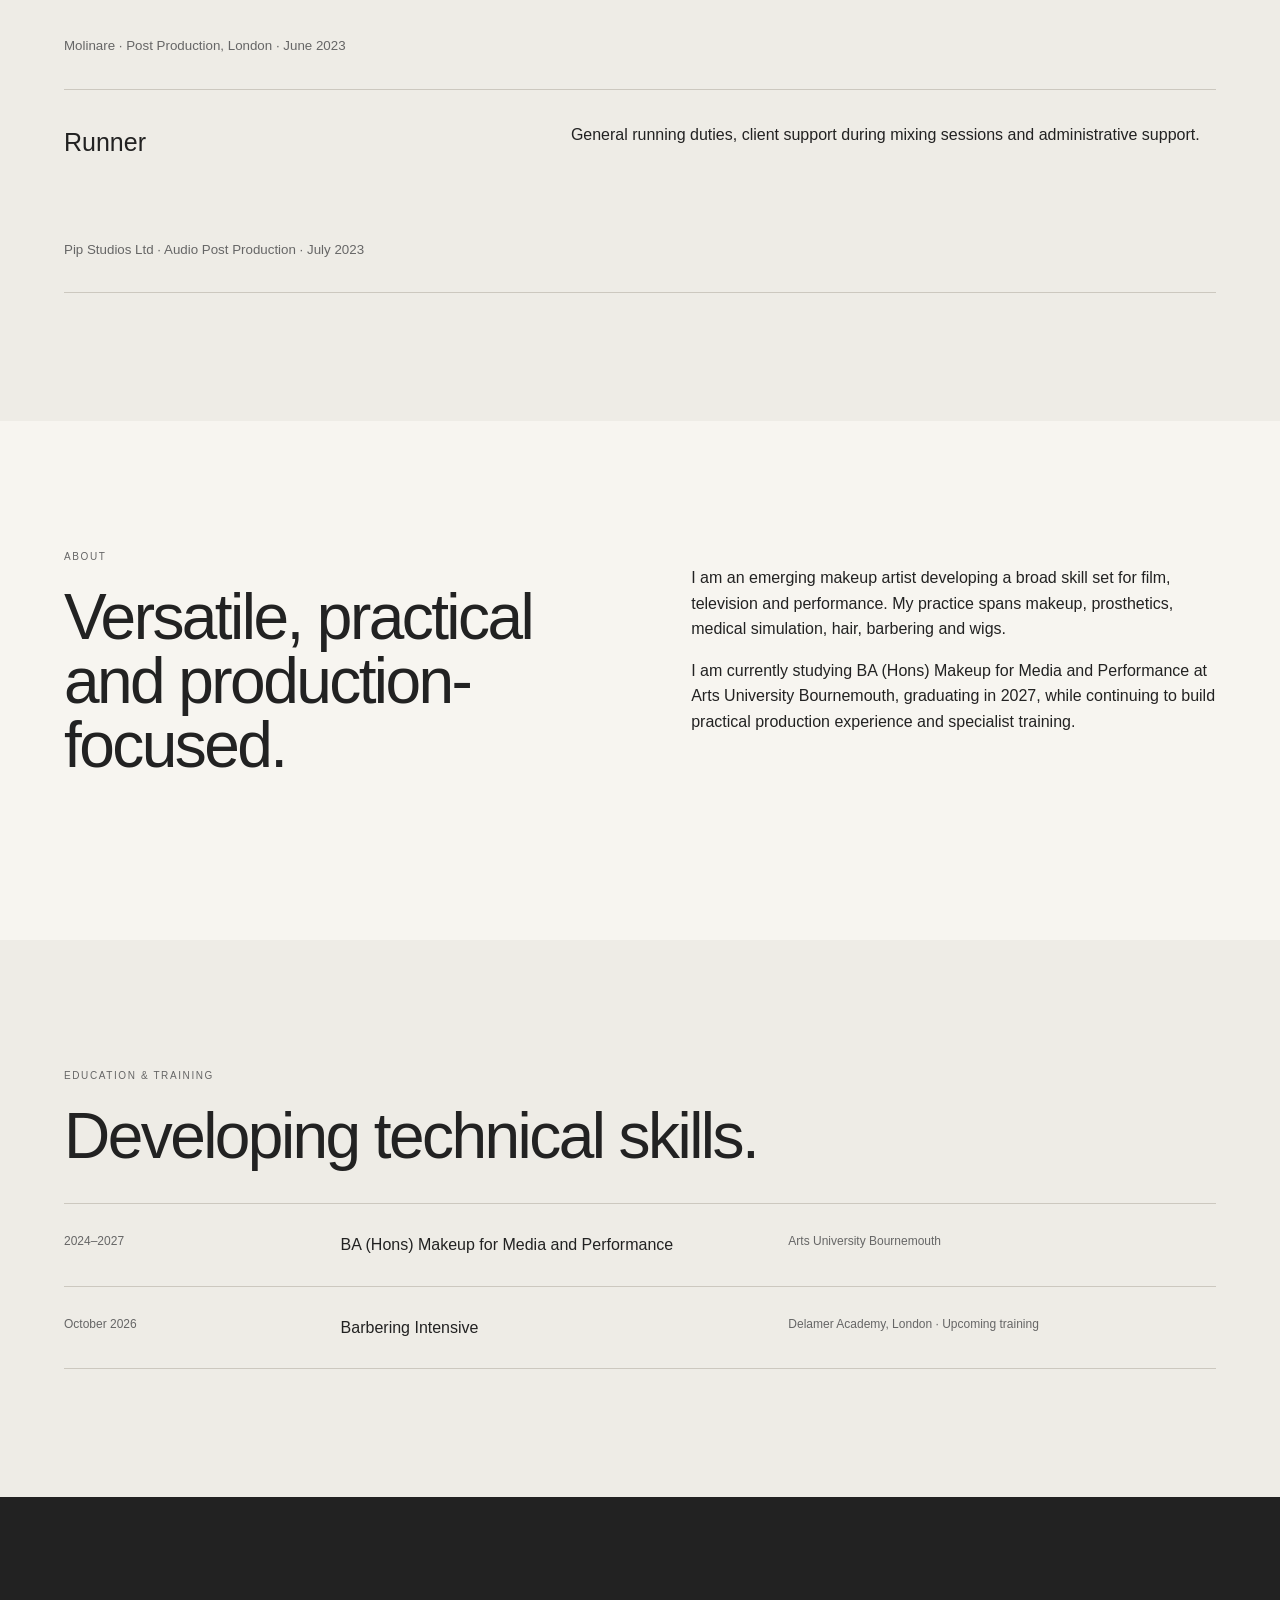
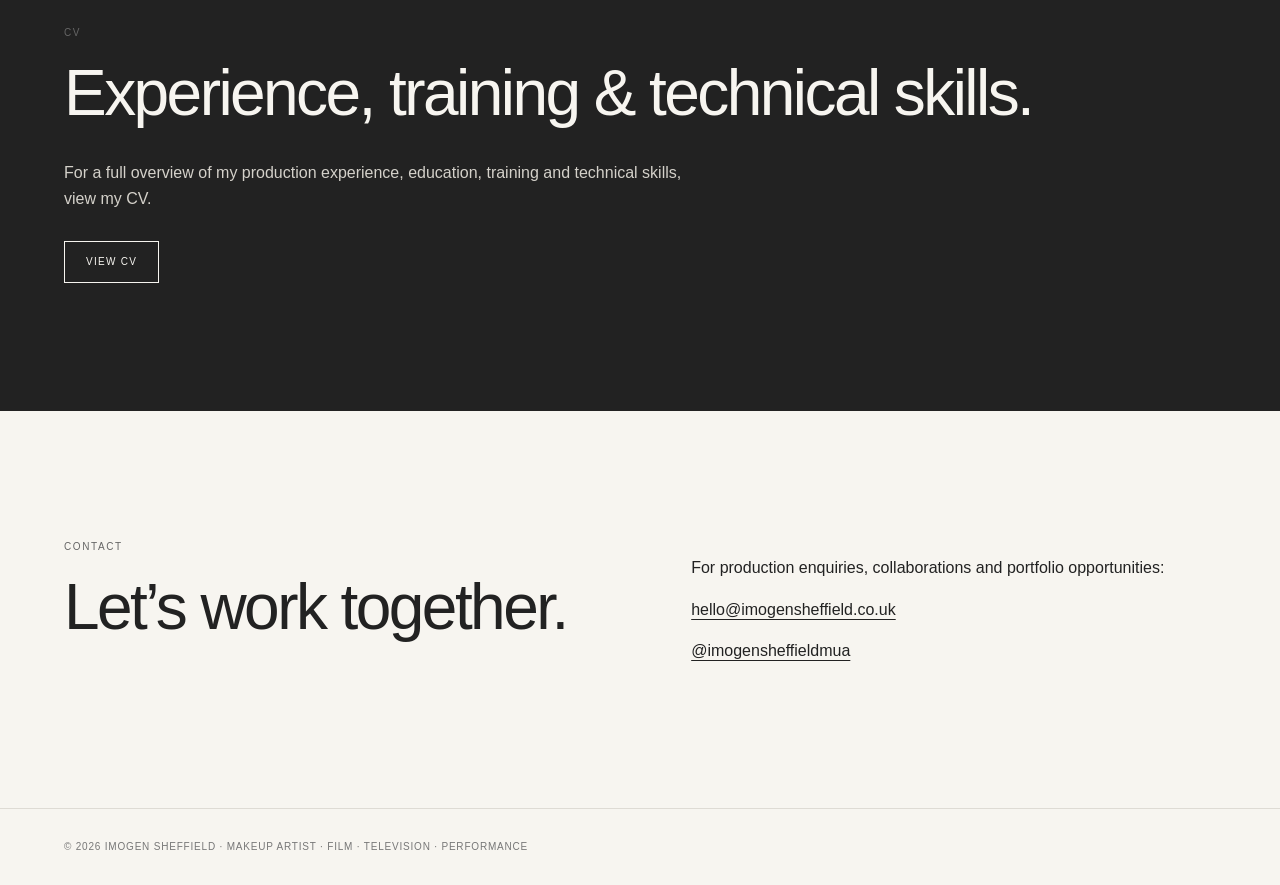
==== commit fac6026c: "Rename index-2.html to index.html" ====
--- a/index.html
+++ b/index.html
@@ -1,23 +1,101 @@
-<!doctype html><html lang="en"><head><meta charset="utf-8"><meta name="viewport" content="width=device-width,initial-scale=1"><title>Imogen Sheffield | Makeup Artist</title><link rel="stylesheet" href="style.css"></head><body>
-<header><a class="logo" href="#top">IMOGEN SHEFFIELD</a><nav><a href="#work">Work</a><a href="#experience">Experience</a><a href="#about">About</a><a href="#training">Training</a><a href="#cv">CV</a><a href="#contact">Contact</a></nav></header>
+<!doctype html>
+<html lang="en">
+<head>
+  <meta charset="utf-8">
+  <meta name="viewport" content="width=device-width, initial-scale=1">
+  <title>Imogen Sheffield | Makeup Artist</title>
+  <link rel="stylesheet" href="style.css">
+</head>
+<body>
+<header>
+  <a class="logo" href="#top">IMOGEN SHEFFIELD</a>
+  <nav>
+    <a href="#work">Work</a><a href="#experience">Experience</a><a href="#about">About</a>
+    <a href="#training">Training</a><a href="#cv">CV</a><a href="#contact">Contact</a>
+  </nav>
+</header>
 <main id="top">
-<section class="hero"><div><p class="eyebrow">MAKEUP ARTIST · FILM · TELEVISION · PERFORMANCE</p><h1>Imogen<br>Sheffield</h1><p class="intro">An emerging makeup artist developing a versatile practice across makeup, prosthetics, medical simulation, hair, barbering and wigs.</p><a class="button" href="#work">View work</a></div><div class="hero-photo"><img src="images/prosthetics-final-project.jpg" alt="Prosthetic makeup final project"></div></section>
-<section id="work" class="section"><p class="eyebrow">Selected work</p><h2>Portfolio</h2><p>Replace the placeholders with your strongest photographs.</p><div class="grid">
-<article><div class="placeholder">Makeup</div><h3>Makeup</h3><p>Beauty, character and performance makeup.</p></article>
-<article><div class="image-wrap"><img src="images/prosthetics-final-project.jpg" alt="Prosthetic makeup final project"></div><h3>Prosthetics &amp; SFX</h3><p>Prosthetic application and character effects.</p></article>
-<article><div class="image-wrap"><img src="images/medical-simulation-bu.jpg" alt="Bournemouth University medical simulation wound application"></div><h3>Medical Simulation</h3><p>Realistic wounds and casualty effects.</p></article>
-<article><div class="placeholder">Hair &amp; Barbering</div><h3>Hair &amp; Barbering</h3><p>Hair styling, barbering and character work.</p></article>
-<article><div class="placeholder">Wigs</div><h3>Wigs</h3><p>Wig preparation, styling and character work.</p></article>
-<article><div class="placeholder">Character &amp; Creative</div><h3>Character &amp; Creative</h3><p>Experimental and performance-led work.</p></article></div></section>
-<section id="experience" class="section alt"><p class="eyebrow">Experience</p><h2>Selected production experience.</h2><div class="experience">
-<div><b>Makeup Assistant</b><small>Dorset Police Medical Simulation · Poole Harbour · January 2026</small><p>Selected to assist third-year students with a large-scale medical simulation for Dorset Police, involving approximately 200 actors portraying casualties following a simulated terrorist attack on a boat.</p></div>
-<div><b>Makeup</b><small>Bournemouth University Medical Simulation · March 2026</small><p>Worked within a small student team creating realistic wounds for Bournemouth University student nurses and paramedics.</p></div>
-<div><b>Makeup Trainee</b><small>Creature FX · July 2026</small><p>Supported the makeup effects team with hair punching prosthetic masks and the preparation and finishing of character pieces for the Harry Potter Studio Tour in Shanghai.</p></div>
-<div><b>Makeup Trainee</b><small>Resource Productions / Bedlam Film Productions · Shinfield Studios · April 2024</small><p>Worked as a makeup trainee on a 10-minute short promotional film.</p></div>
-<div><b>Runner</b><small>Molinare · Post Production, London · June 2023</small><p>Worked across ADR, picture grading, audio mixing and general runner duties alongside production teams.</p></div>
-<div><b>Runner</b><small>Pip Studios Ltd · Audio Post Production · July 2023</small><p>General running duties, client support during mixing sessions and administrative support.</p></div></div></section>
-<section id="about" class="section two"><div><p class="eyebrow">About</p><h2>Versatile, practical and production-focused.</h2></div><div><p>I am an emerging makeup artist developing a broad skill set for film, television and performance. My practice spans makeup, prosthetics, medical simulation, hair, barbering and wigs.</p><p>I am currently studying BA (Hons) Makeup for Media and Performance at Arts University Bournemouth, graduating in 2027, while continuing to build practical production experience and specialist training.</p></div></section>
-<section id="training" class="section alt"><p class="eyebrow">Education &amp; training</p><h2>Developing technical skills.</h2><div class="training"><div><span>2024–2027</span><b>BA (Hons) Makeup for Media and Performance</b><small>Arts University Bournemouth</small></div><div><span>October 2026</span><b>Barbering Intensive</b><small>Delamer Academy, London · Upcoming training</small></div></div></section>
-<section id="cv" class="cv"><p class="eyebrow">CV</p><h2>Experience, training &amp; technical skills.</h2><p>For a full overview of my production experience, education, training and technical skills, view my CV.</p><a class="button light" href="Imogen_Sheffield_CV.pdf" target="_blank">View CV</a><small>Add your finished PDF as <b>Imogen_Sheffield_CV.pdf</b> to this folder.</small></section>
-<section id="contact" class="section two"><div><p class="eyebrow">Contact</p><h2>Let’s work together.</h2></div><div><p>For production enquiries, collaborations and portfolio opportunities:</p><p><a href="mailto:hello@imogensheffield.co.uk">hello@imogensheffield.co.uk</a></p><p><a href="https://www.instagram.com/imogensheffieldmua/" target="_blank">@imogensheffieldmua</a></p></div></section>
-</main><footer>© 2026 Imogen Sheffield · Makeup Artist · Film · Television · Performance</footer></body></html>+  <section class="hero">
+    <div>
+      <p class="eyebrow">MAKEUP ARTIST · FILM · TELEVISION · PERFORMANCE</p>
+      <h1>Imogen<br>Sheffield</h1>
+      <p class="intro">An emerging makeup artist developing a versatile practice across makeup, prosthetics, medical simulation, hair, barbering and wigs.</p>
+      <a class="button" href="#work">View work</a>
+    </div>
+    <div class="hero-photo"><img src="images/prosthetics-final-project.jpg" alt="Prosthetic makeup final project"></div>
+  </section>
+
+  <section id="work" class="section">
+    <p class="eyebrow">Selected work</p><h2>Portfolio</h2>
+    <p>Selected projects across makeup, prosthetics, medical simulation, hair, barbering and wigs.</p>
+    <div class="grid">
+      <article>
+        <div class="image-wrap"><img src="images/makeup.jpg" alt="Makeup portfolio work"></div>
+        <h3>Makeup</h3><p>Beauty, character and performance makeup.</p>
+      </article>
+      <article>
+        <div class="image-wrap"><img src="images/prosthetics-final-project.jpg" alt="Prosthetic makeup second-year final project"></div>
+        <h3>Prosthetics &amp; SFX</h3><p>Second-year final project — prosthetic character makeup.</p>
+      </article>
+      <article>
+        <div class="image-wrap"><img src="images/medical-simulation-bu.jpg" alt="Bournemouth University medical simulation wound makeup"></div>
+        <h3>Medical Simulation</h3><p>Bournemouth University medical simulation — realistic wound application.</p>
+      </article>
+      <article>
+        <div class="image-wrap"><img src="images/hair-barbering.jpg" alt="Hair styling and barbering portfolio work"></div>
+        <h3>Hair &amp; Barbering</h3><p>Hair styling, barbering and character work.</p>
+      </article>
+      <article>
+        <div class="image-wrap"><img src="images/wigs.jpg" alt="Wig styling and preparation portfolio work"></div>
+        <h3>Wigs</h3><p>Wig preparation, styling and character work.</p>
+      </article>
+      <article>
+        <div class="image-wrap"><img src="images/character-creative.jpg" alt="Character and creative makeup portfolio work"></div>
+        <h3>Character &amp; Creative</h3><p>Experimental and performance-led work.</p>
+      </article>
+    </div>
+  </section>
+
+  <section id="experience" class="section alt">
+    <p class="eyebrow">Experience</p><h2>Selected production experience.</h2>
+    <div class="experience">
+      <div><b>Makeup Assistant</b><small>Dorset Police Medical Simulation · Poole Harbour · January 2026</small><p>Selected to assist third-year students with a large-scale medical simulation for Dorset Police, involving approximately 200 actors portraying casualties following a simulated terrorist attack on a boat.</p></div>
+      <div><b>Makeup</b><small>Bournemouth University Medical Simulation · March 2026</small><p>Worked within a small student team creating realistic wounds for Bournemouth University student nurses and paramedics.</p></div>
+      <div><b>Makeup Trainee</b><small>Creature FX · July 2026</small><p>Supported the makeup effects team with hair punching prosthetic masks and the preparation and finishing of character pieces for the Harry Potter Studio Tour in Shanghai.</p></div>
+      <div><b>Makeup Trainee</b><small>Resource Productions / Bedlam Film Productions · Shinfield Studios · April 2024</small><p>Worked as a makeup trainee on a 10-minute short promotional film.</p></div>
+      <div><b>Runner</b><small>Molinare · Post Production, London · June 2023</small><p>Worked across ADR, picture grading, audio mixing and general runner duties alongside production teams.</p></div>
+      <div><b>Runner</b><small>Pip Studios Ltd · Audio Post Production · July 2023</small><p>General running duties, client support during mixing sessions and administrative support.</p></div>
+    </div>
+  </section>
+
+  <section id="about" class="section two">
+    <div><p class="eyebrow">About</p><h2>Versatile, practical and production-focused.</h2></div>
+    <div><p>I am an emerging makeup artist developing a broad skill set for film, television and performance. My practice spans makeup, prosthetics, medical simulation, hair, barbering and wigs.</p>
+    <p>I am currently studying BA (Hons) Makeup for Media and Performance at Arts University Bournemouth, graduating in 2027, while continuing to build practical production experience and specialist training.</p></div>
+  </section>
+
+  <section id="training" class="section alt">
+    <p class="eyebrow">Education &amp; training</p><h2>Developing technical skills.</h2>
+    <div class="training">
+      <div><span>2024–2027</span><b>BA (Hons) Makeup for Media and Performance</b><small>Arts University Bournemouth</small></div>
+      <div><span>October 2026</span><b>Barbering Intensive</b><small>Delamer Academy, London · Upcoming training</small></div>
+    </div>
+  </section>
+
+  <section id="cv" class="cv">
+    <p class="eyebrow">CV</p><h2>Experience, training &amp; technical skills.</h2>
+    <p>For a full overview of my production experience, education, training and technical skills, view my CV.</p>
+    <a class="button light" href="Imogen_Sheffield_CV.pdf" target="_blank">View CV</a>
+  </section>
+
+  <section id="contact" class="section two">
+    <div><p class="eyebrow">Contact</p><h2>Let’s work together.</h2></div>
+    <div><p>For production enquiries, collaborations and portfolio opportunities:</p>
+      <p><a href="mailto:hello@imogensheffield.co.uk">hello@imogensheffield.co.uk</a></p>
+      <p><a href="https://www.instagram.com/imogensheffieldmua/" target="_blank" rel="noopener">@imogensheffieldmua</a></p>
+    </div>
+  </section>
+</main>
+<footer>© 2026 Imogen Sheffield · Makeup Artist · Film · Television · Performance</footer>
+</body>
+</html>
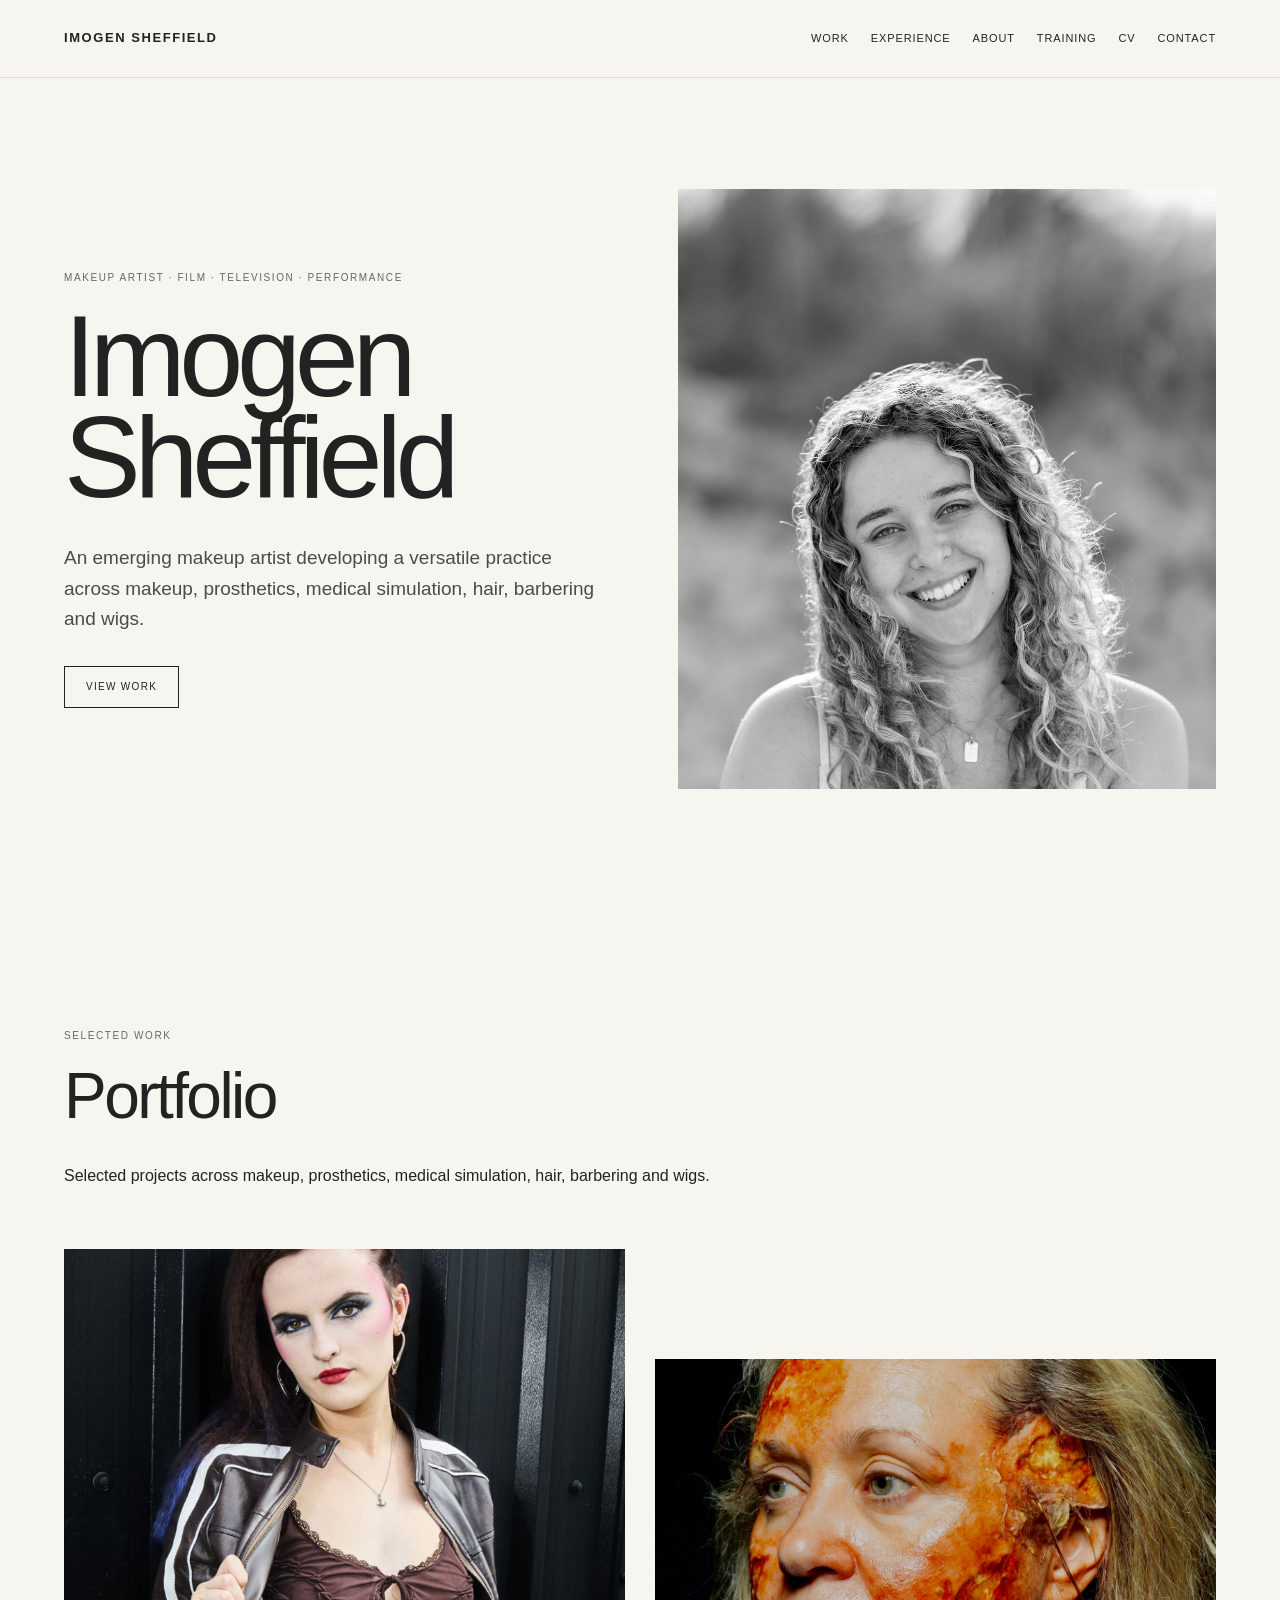
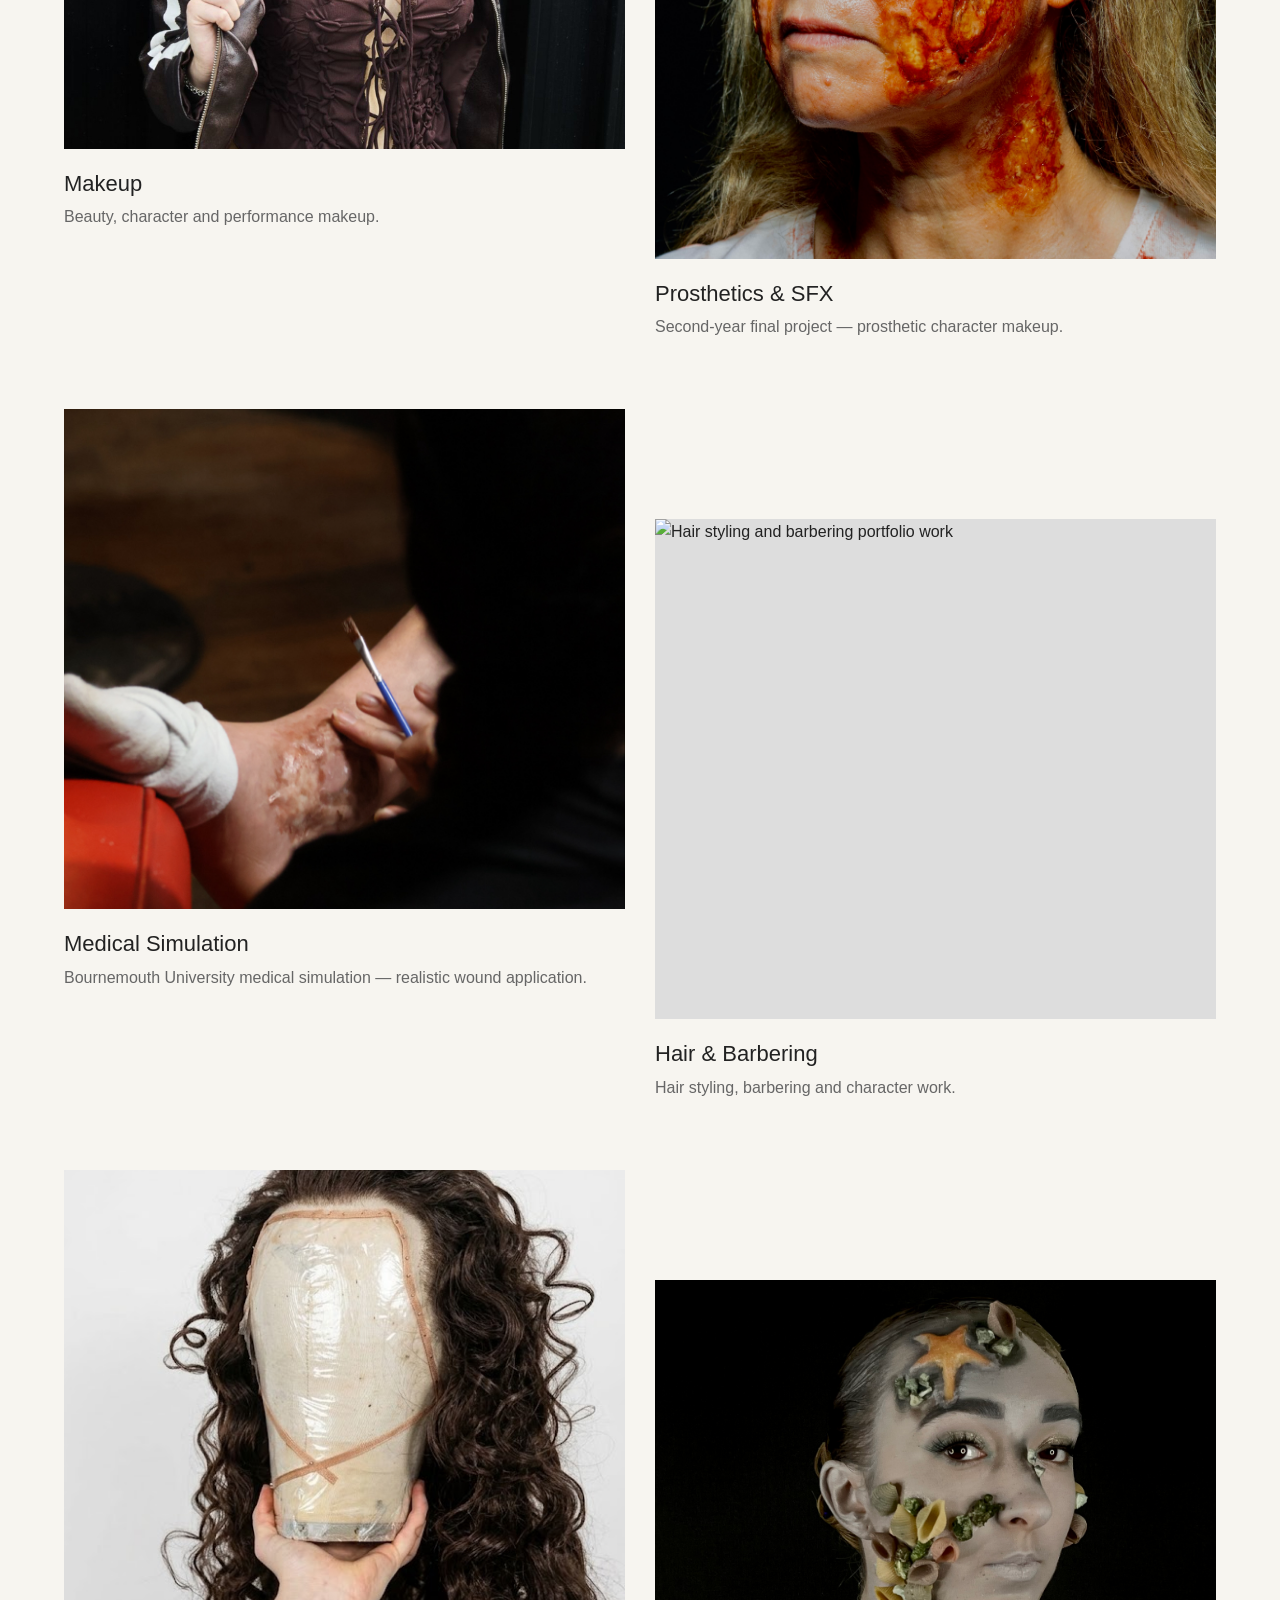
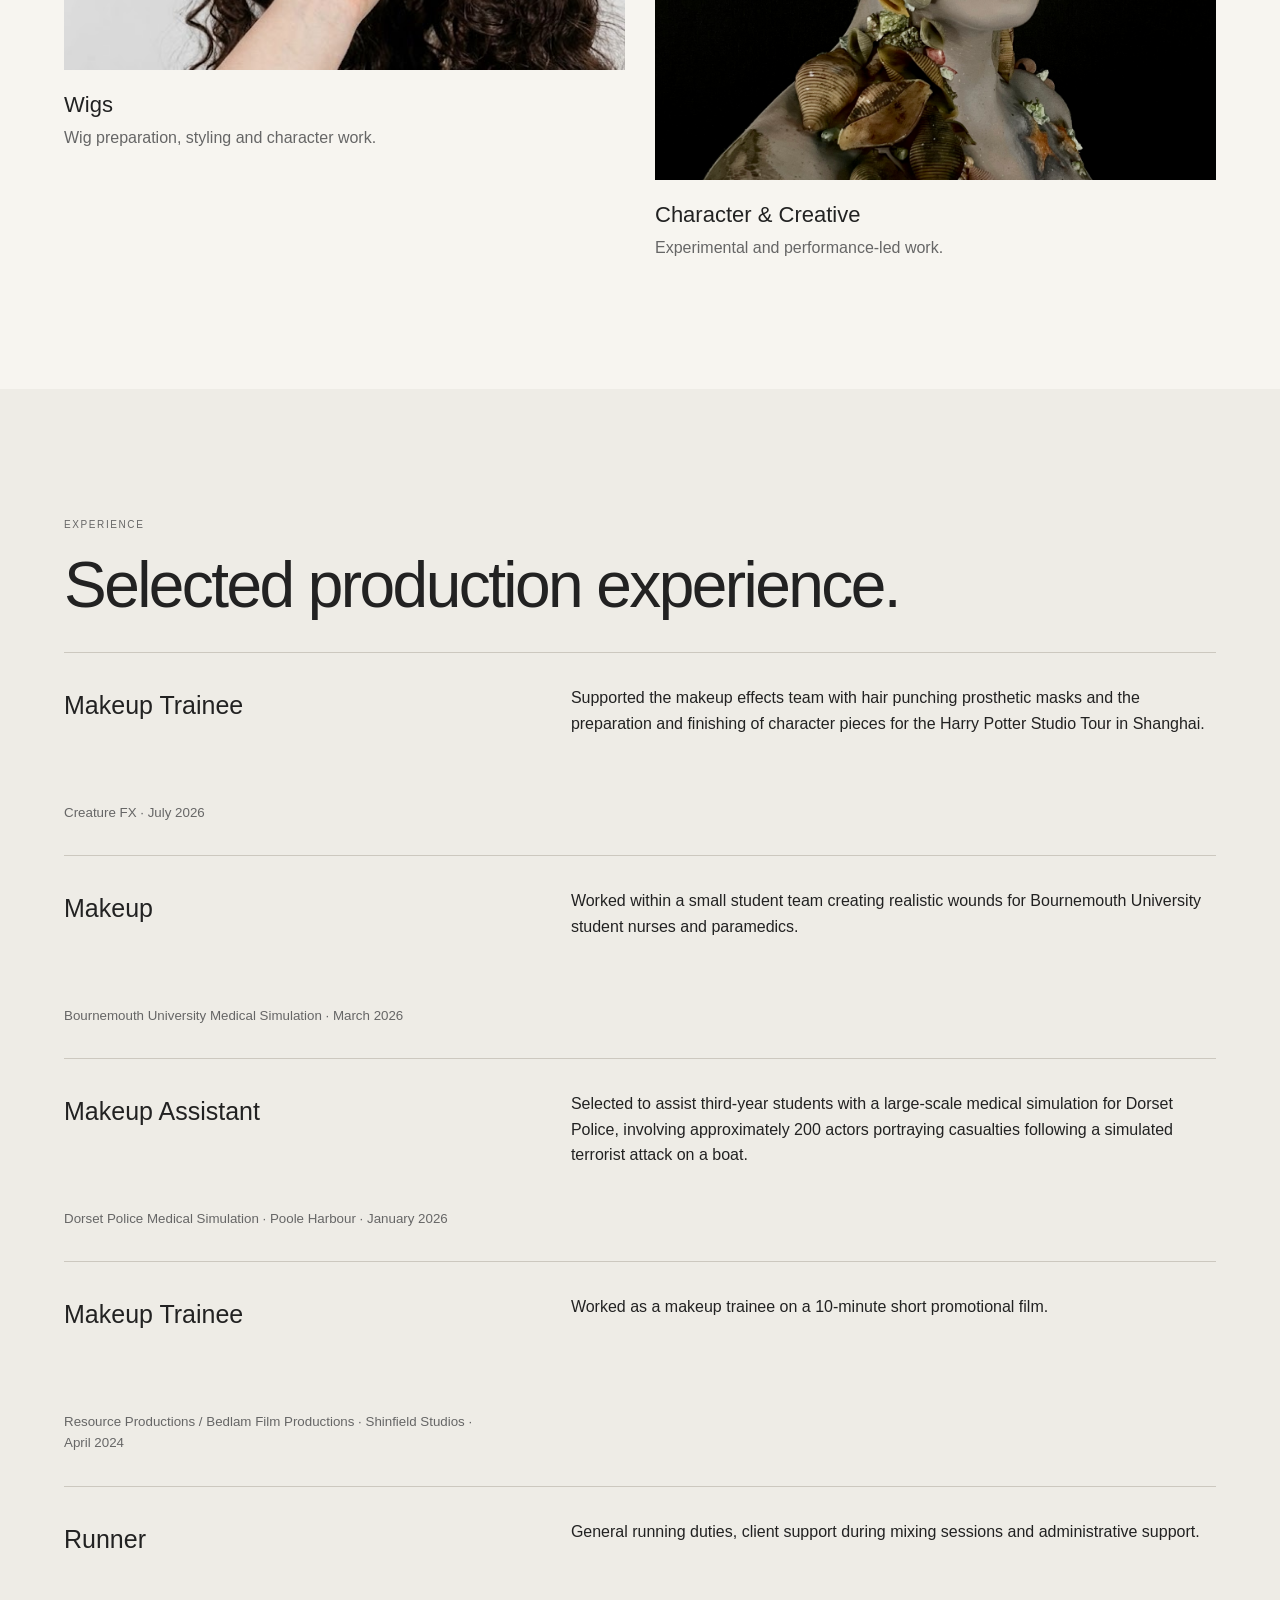
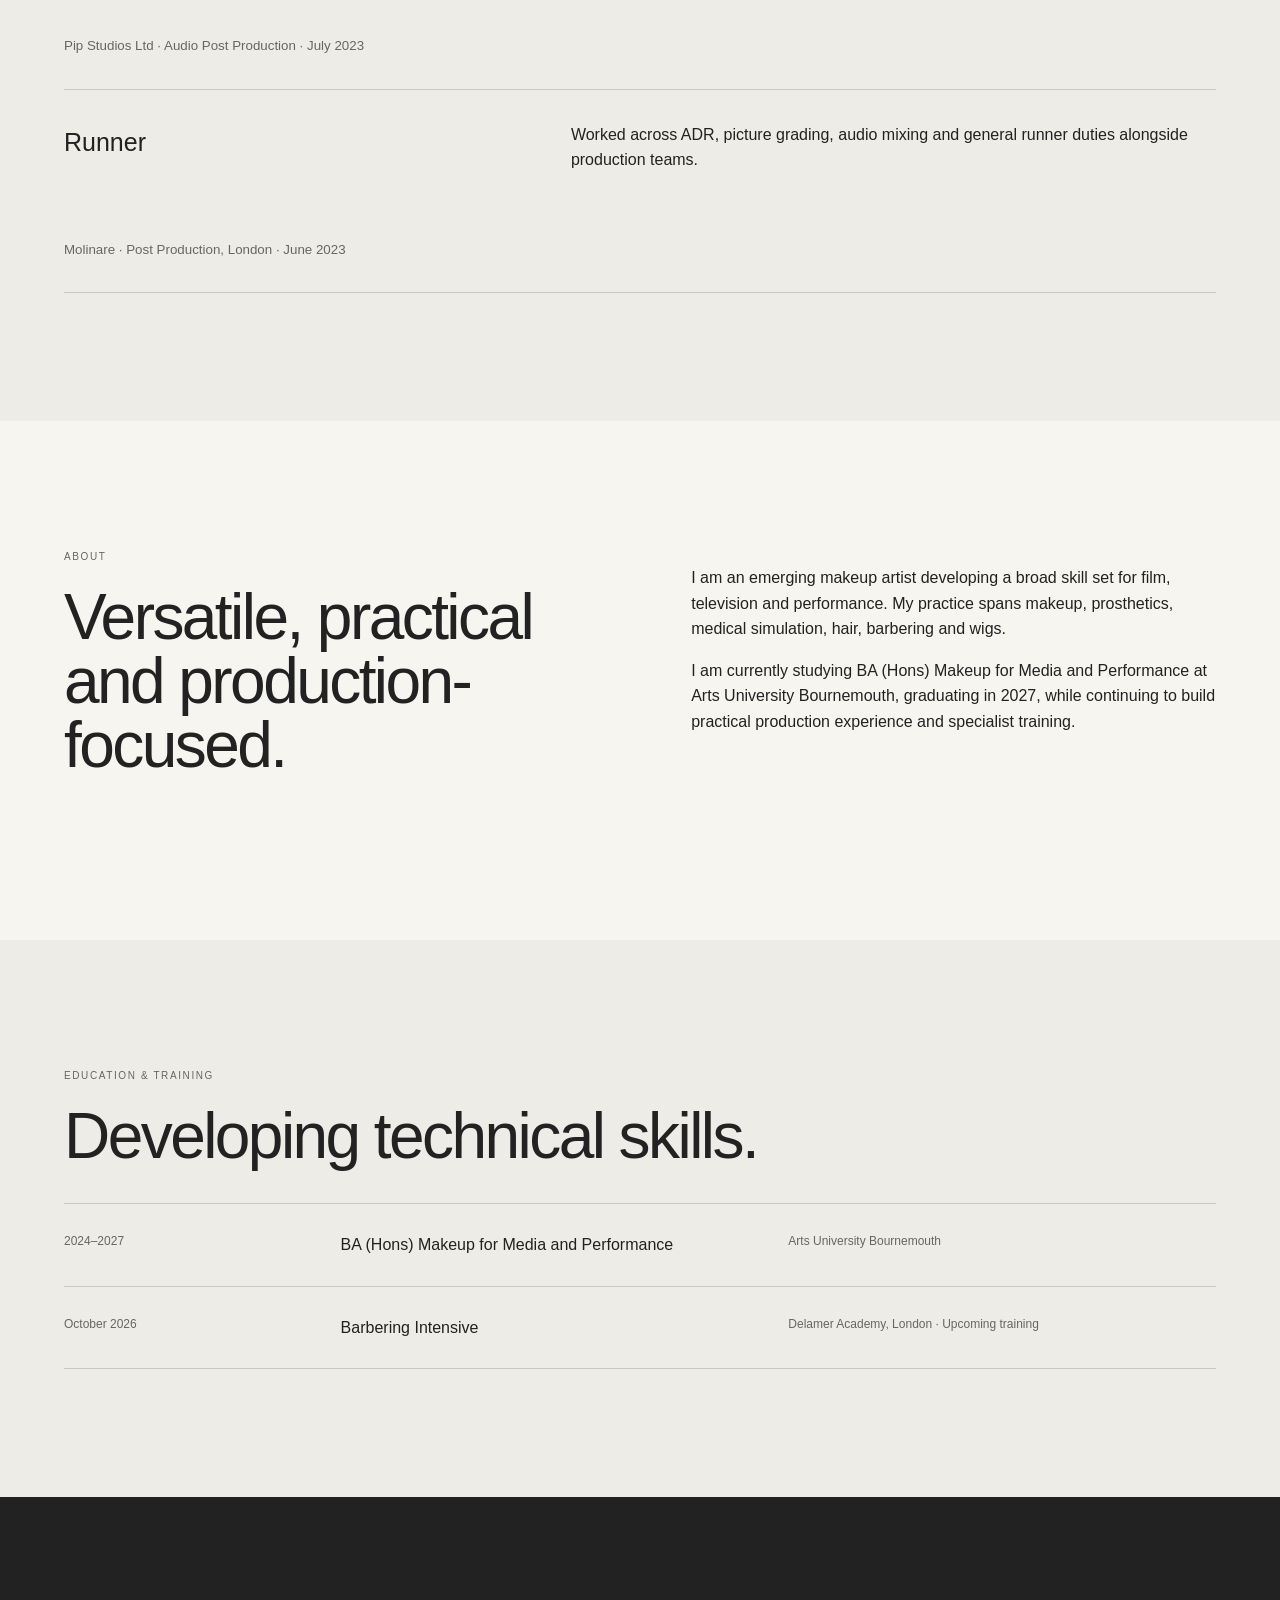
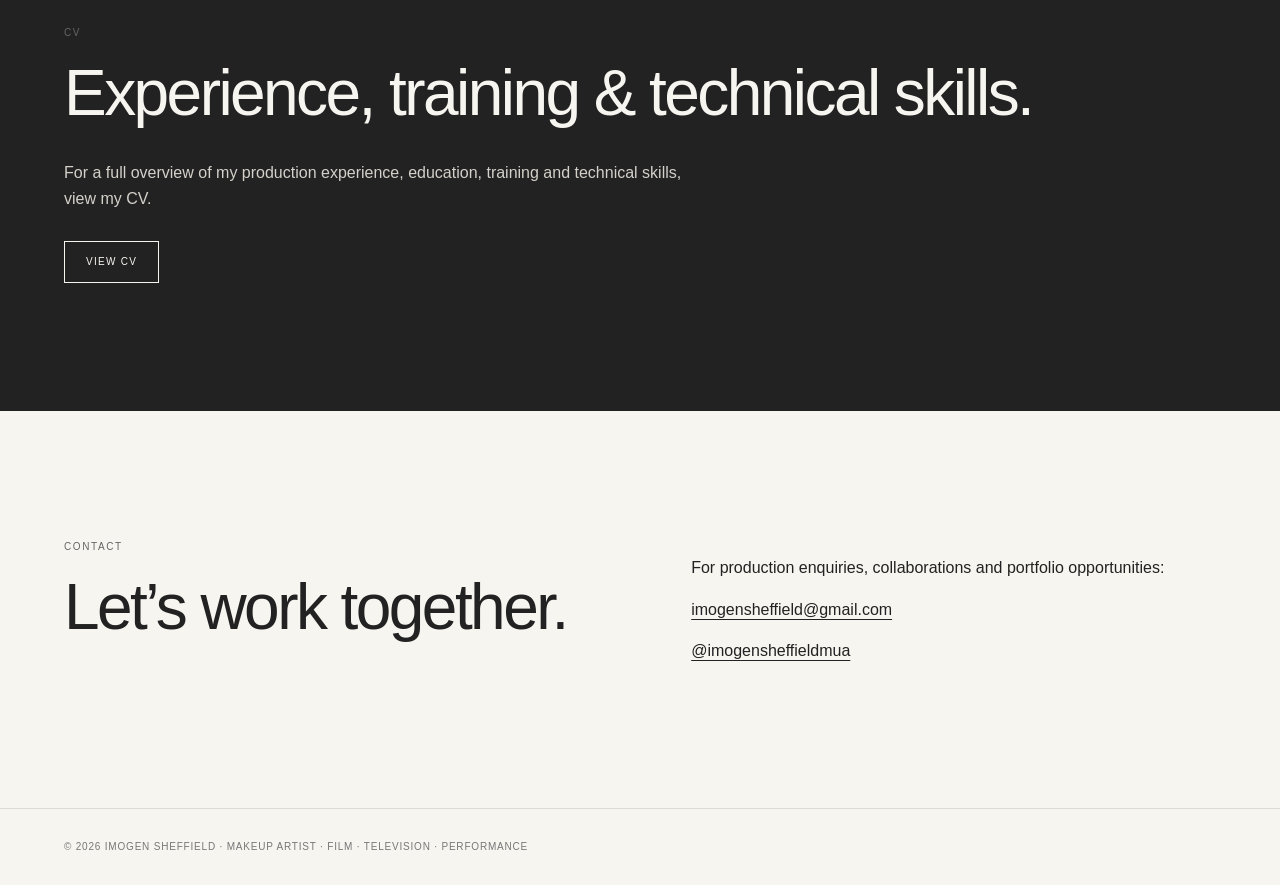
==== commit 9f5cabdd: "image changes" ====
--- a/index.html
+++ b/index.html
@@ -22,7 +22,7 @@
       <p class="intro">An emerging makeup artist developing a versatile practice across makeup, prosthetics, medical simulation, hair, barbering and wigs.</p>
       <a class="button" href="#work">View work</a>
     </div>
-    <div class="hero-photo"><img src="images/prosthetics-final-project.jpg" alt="Prosthetic makeup final project"></div>
+    <div class="hero-photo"><img src="images/hero.jpg" alt="Prosthetic makeup final project"></div>
   </section>
 
   <section id="work" class="section">
@@ -59,12 +59,12 @@
   <section id="experience" class="section alt">
     <p class="eyebrow">Experience</p><h2>Selected production experience.</h2>
     <div class="experience">
+      <div><b>Makeup Trainee</b><small>Creature FX · July 2026</small><p>Supported the makeup effects team with hair punching prosthetic masks and the preparation and finishing of character pieces for the Harry Potter Studio Tour in Shanghai.</p></div>
+      <div><b>Makeup</b><small>Bournemouth University Medical Simulation · March 2026</small><p>Worked within a small student team creating realistic wounds for Bournemouth University student nurses and paramedics.</p></div>
       <div><b>Makeup Assistant</b><small>Dorset Police Medical Simulation · Poole Harbour · January 2026</small><p>Selected to assist third-year students with a large-scale medical simulation for Dorset Police, involving approximately 200 actors portraying casualties following a simulated terrorist attack on a boat.</p></div>
-      <div><b>Makeup</b><small>Bournemouth University Medical Simulation · March 2026</small><p>Worked within a small student team creating realistic wounds for Bournemouth University student nurses and paramedics.</p></div>
-      <div><b>Makeup Trainee</b><small>Creature FX · July 2026</small><p>Supported the makeup effects team with hair punching prosthetic masks and the preparation and finishing of character pieces for the Harry Potter Studio Tour in Shanghai.</p></div>
       <div><b>Makeup Trainee</b><small>Resource Productions / Bedlam Film Productions · Shinfield Studios · April 2024</small><p>Worked as a makeup trainee on a 10-minute short promotional film.</p></div>
+      <div><b>Runner</b><small>Pip Studios Ltd · Audio Post Production · July 2023</small><p>General running duties, client support during mixing sessions and administrative support.</p></div>
       <div><b>Runner</b><small>Molinare · Post Production, London · June 2023</small><p>Worked across ADR, picture grading, audio mixing and general runner duties alongside production teams.</p></div>
-      <div><b>Runner</b><small>Pip Studios Ltd · Audio Post Production · July 2023</small><p>General running duties, client support during mixing sessions and administrative support.</p></div>
     </div>
   </section>
 
@@ -85,13 +85,13 @@
   <section id="cv" class="cv">
     <p class="eyebrow">CV</p><h2>Experience, training &amp; technical skills.</h2>
     <p>For a full overview of my production experience, education, training and technical skills, view my CV.</p>
-    <a class="button light" href="Imogen_Sheffield_CV.pdf" target="_blank">View CV</a>
+    <a class="button light" href="imi_cv.pdf" target="_blank">View CV</a>
   </section>
 
   <section id="contact" class="section two">
     <div><p class="eyebrow">Contact</p><h2>Let’s work together.</h2></div>
     <div><p>For production enquiries, collaborations and portfolio opportunities:</p>
-      <p><a href="mailto:hello@imogensheffield.co.uk">hello@imogensheffield.co.uk</a></p>
+      <p><a href="mailto:imogensheffield@gmail.com">imogensheffield@gmail.com</a></p>
       <p><a href="https://www.instagram.com/imogensheffieldmua/" target="_blank" rel="noopener">@imogensheffieldmua</a></p>
     </div>
   </section>
